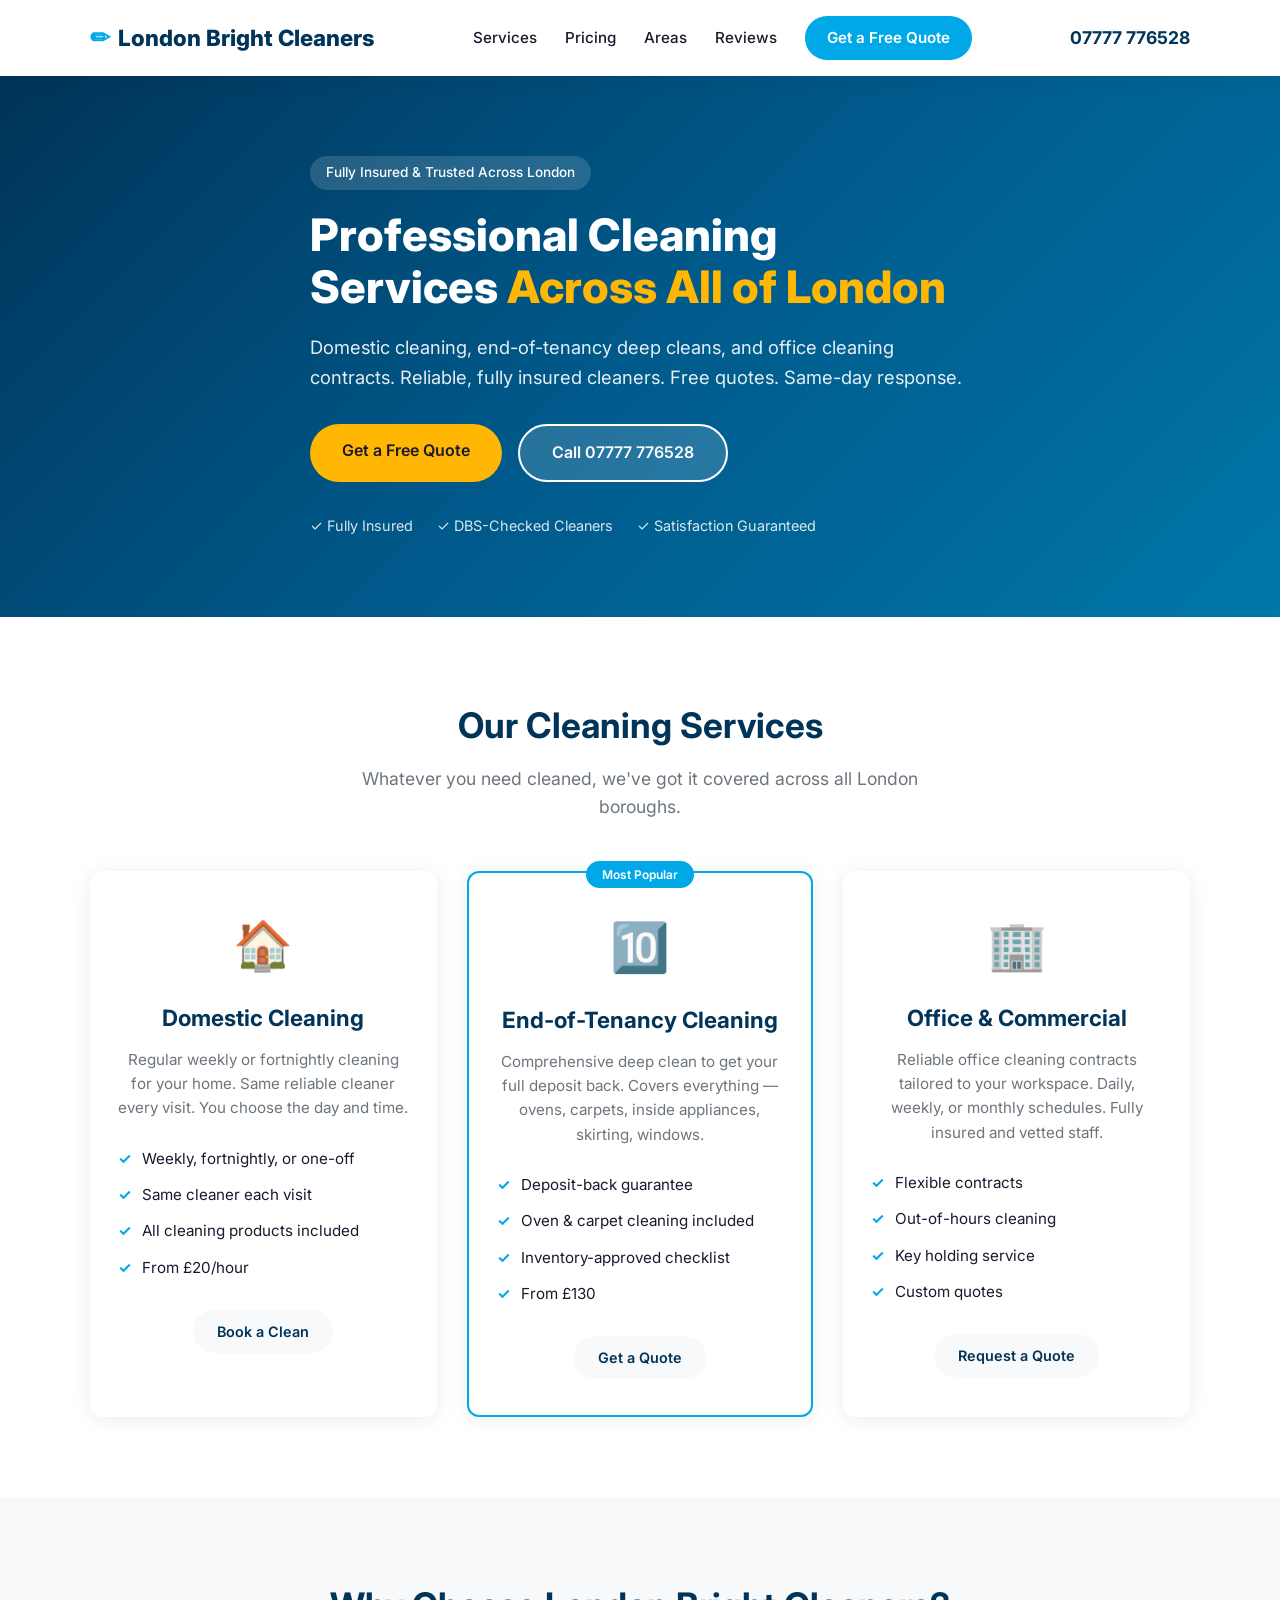
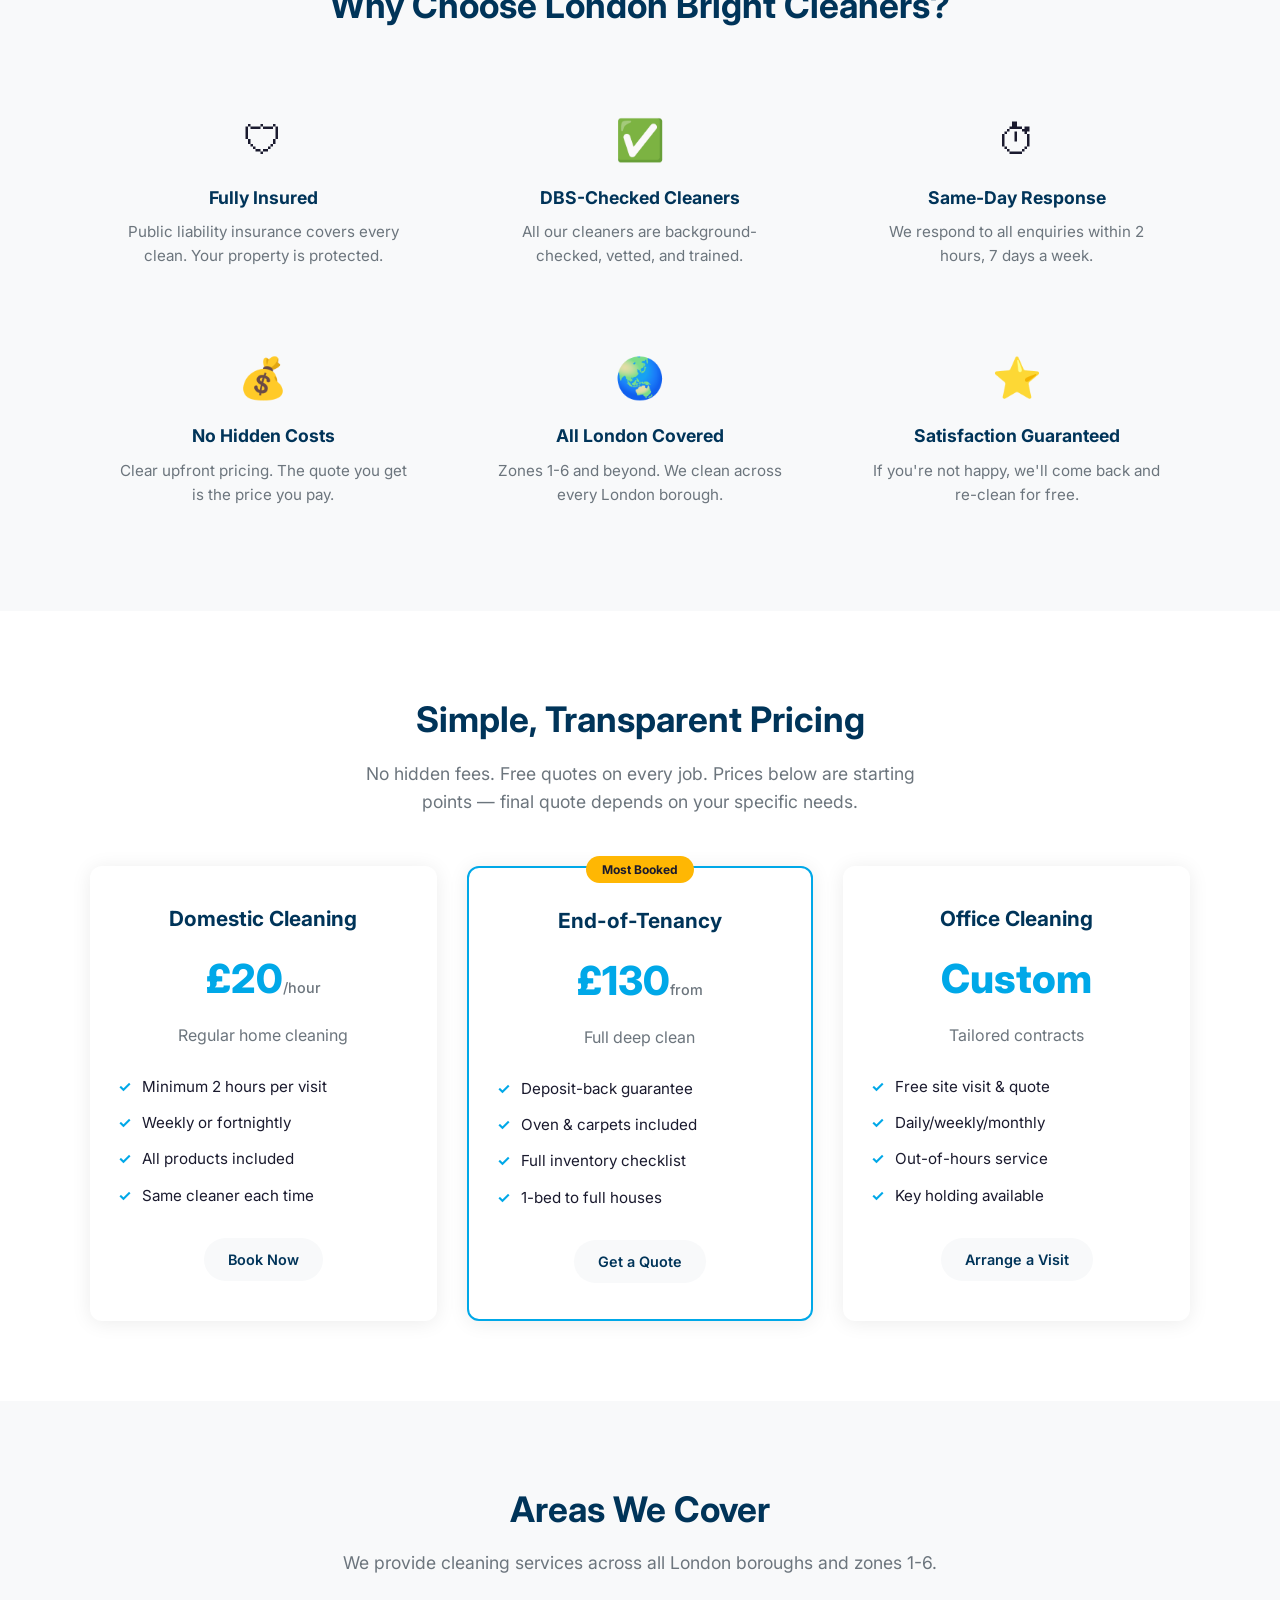
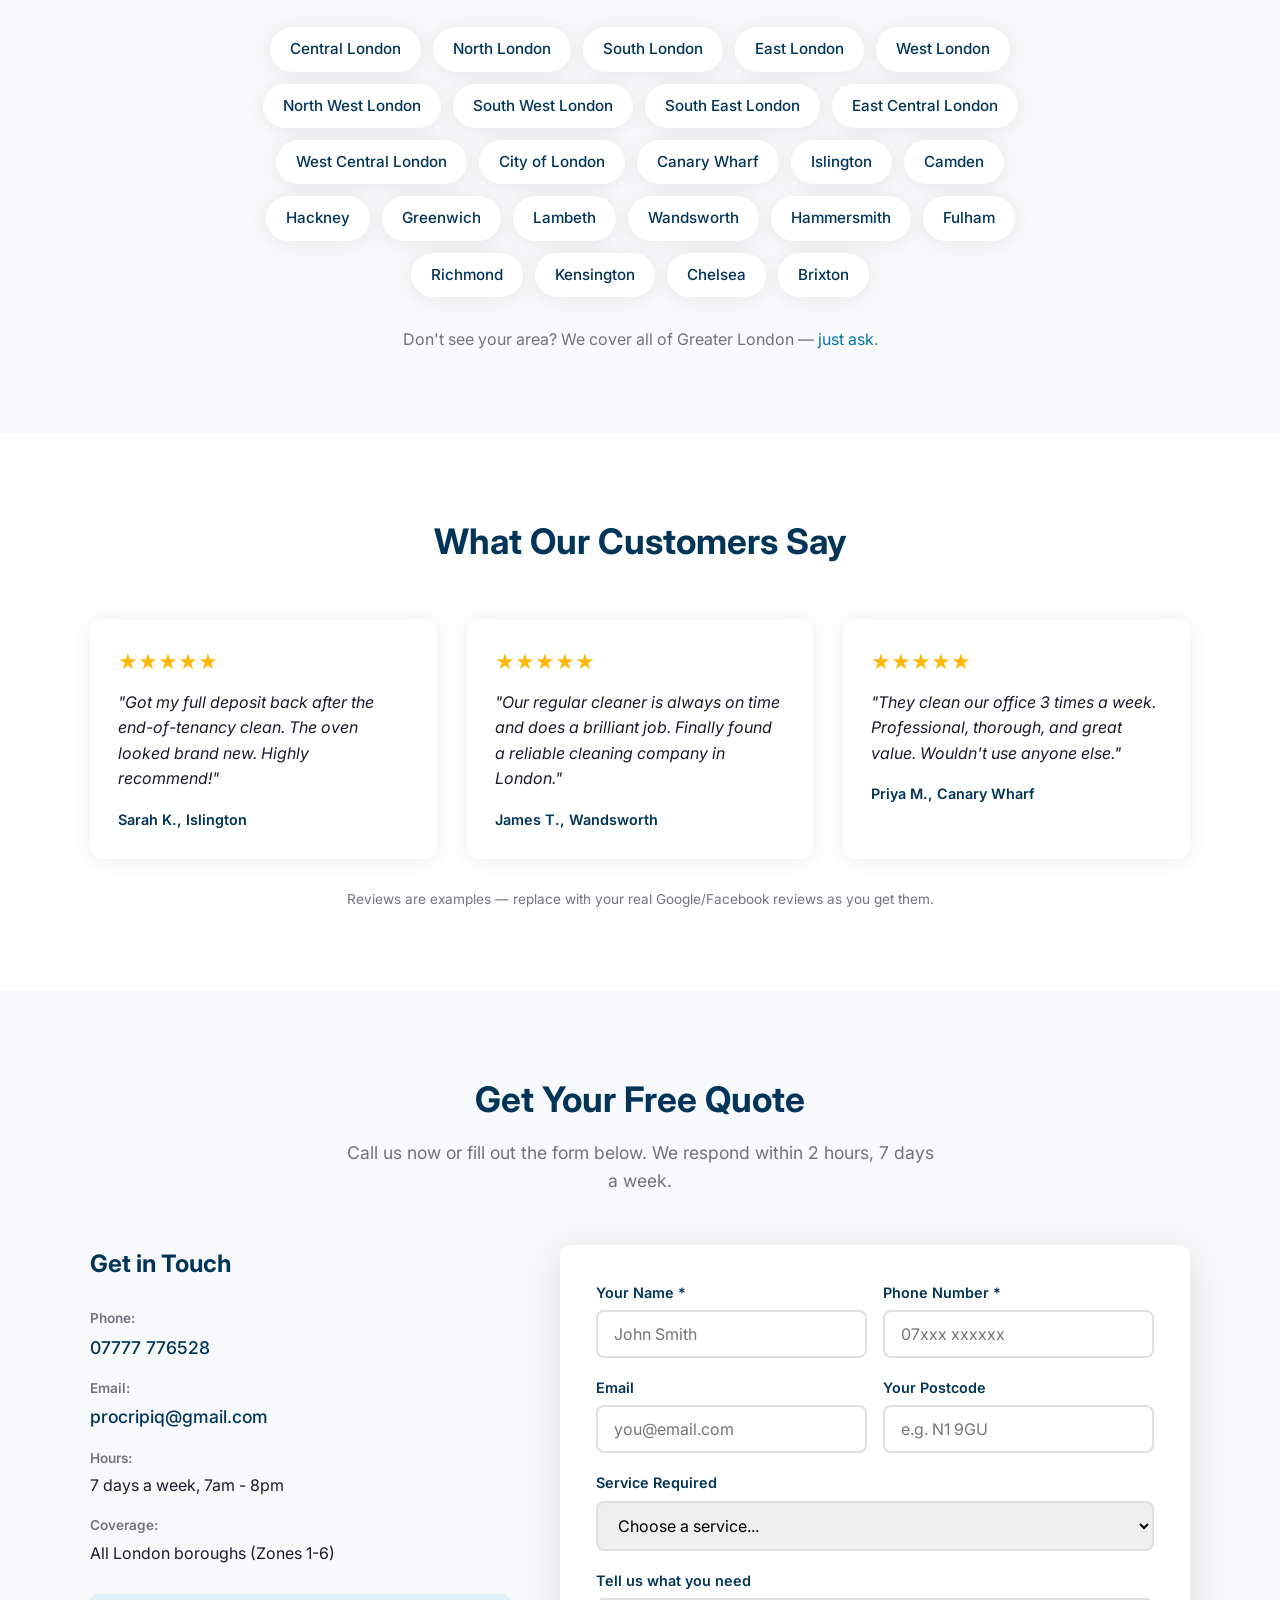
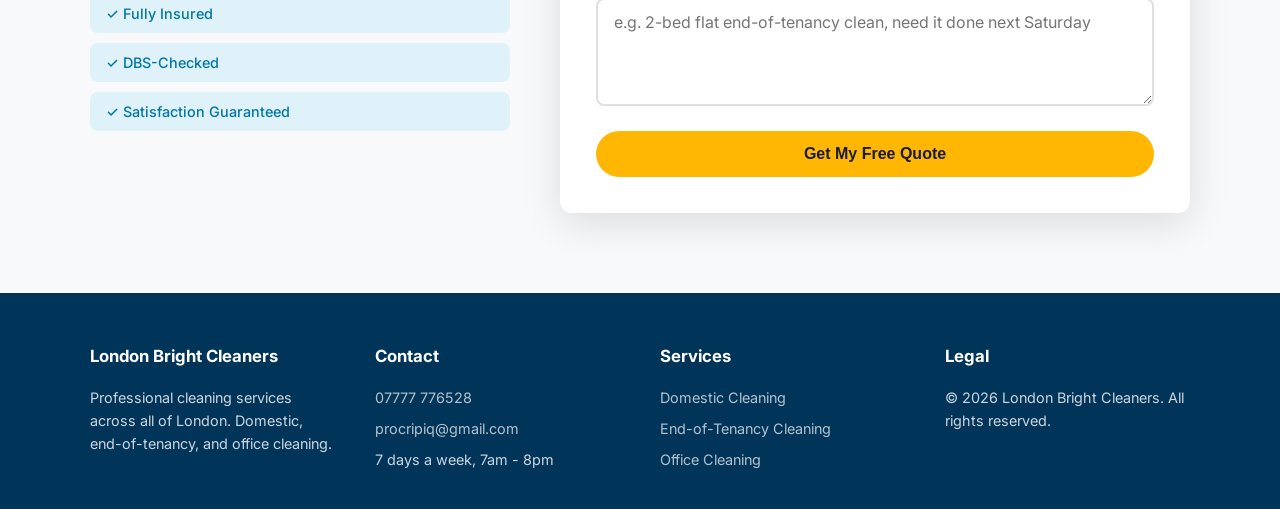
==== index.html @ 8777f179 "Initial website for London Bright Cleaners Static website hosted on GitHub Pages. Contact form via F" ====
<!DOCTYPE html>
<html lang="en-GB">
<head>
    <meta charset="UTF-8">
    <meta name="viewport" content="width=device-width, initial-scale=1.0">
    <title>London Bright Cleaners | Domestic, End-of-Tenancy & Office Cleaning in London</title>
    <meta name="description" content="Professional cleaning company covering all of London. Domestic cleaning from £20/hr, end-of-tenancy deep cleans from £130, office cleaning contracts. Fully insured. Free quotes.">
    <meta name="keywords" content="cleaning company London, domestic cleaning London, end of tenancy cleaning London, office cleaning London, cleaners London">
    <meta name="robots" content="index, follow">

    <!-- Open Graph for social sharing -->
    <meta property="og:title" content="London Bright Cleaners | Professional Cleaning in London">
    <meta property="og:description" content="Domestic, end-of-tenancy & office cleaning across all of London. Fully insured. Free quotes. Call 07777 776528.">
    <meta property="og:type" content="website">
    <meta property="og:url" content="https://londonbrightcleaners.com">

    <!-- Schema.org structured data for local business -->
    <script type="application/ld+json">
    {
        "@context": "https://schema.org",
        "@type": "CleaningService",
        "name": "London Bright Cleaners",
        "telephone": "+447777776528",
        "email": "procripiq@gmail.com",
        "areaServed": "London",
        "address": {
            "@type": "PostalAddress",
            "addressRegion": "London",
            "addressCountry": "GB"
        },
        "priceRange": "££",
        "openingHours": "Mo-Su 07:00-20:00",
        "url": "https://londonbrightcleaners.com"
    }
    </script>

    <link rel="preconnect" href="https://fonts.googleapis.com">
    <link rel="preconnect" href="https://fonts.gstatic.com" crossorigin>
    <link href="https://fonts.googleapis.com/css2?family=Inter:wght@400;500;600;700;800&display=swap" rel="stylesheet">
    <link rel="stylesheet" href="css/style.css">
</head>
<body>

<!-- Header / Nav -->
<header class="header">
    <div class="container header-inner">
        <a href="/" class="logo">
            <span class="logo-icon">&#9999;</span>
            London Bright Cleaners
        </a>
        <nav class="nav">
            <a href="#services">Services</a>
            <a href="#pricing">Pricing</a>
            <a href="#areas">Areas</a>
            <a href="#reviews">Reviews</a>
            <a href="#contact" class="nav-cta">Get a Free Quote</a>
        </nav>
        <a href="tel:07777776528" class="header-phone">07777 776528</a>
        <button class="menu-toggle" onclick="document.querySelector('.nav').classList.toggle('open')" aria-label="Menu">&#9776;</button>
    </div>
</header>

<!-- Hero -->
<section class="hero">
    <div class="container hero-inner">
        <div class="hero-text">
            <span class="badge">Fully Insured & Trusted Across London</span>
            <h1>Professional Cleaning Services <span class="highlight">Across All of London</span></h1>
            <p>Domestic cleaning, end-of-tenancy deep cleans, and office cleaning contracts. Reliable, fully insured cleaners. Free quotes. Same-day response.</p>
            <div class="hero-cta">
                <a href="#contact" class="btn btn-primary">Get a Free Quote</a>
                <a href="tel:07777776528" class="btn btn-secondary">Call 07777 776528</a>
            </div>
            <div class="hero-trust">
                <span>&#10003; Fully Insured</span>
                <span>&#10003; DBS-Checked Cleaners</span>
                <span>&#10003; Satisfaction Guaranteed</span>
            </div>
        </div>
    </div>
</section>

<!-- Services -->
<section id="services" class="section">
    <div class="container">
        <div class="section-header">
            <h2>Our Cleaning Services</h2>
            <p>Whatever you need cleaned, we've got it covered across all London boroughs.</p>
        </div>
        <div class="services-grid">
            <div class="service-card">
                <div class="service-icon">&#127968;</div>
                <h3>Domestic Cleaning</h3>
                <p>Regular weekly or fortnightly cleaning for your home. Same reliable cleaner every visit. You choose the day and time.</p>
                <ul>
                    <li>Weekly, fortnightly, or one-off</li>
                    <li>Same cleaner each visit</li>
                    <li>All cleaning products included</li>
                    <li>From £20/hour</li>
                </ul>
                <a href="#contact" class="btn btn-small">Book a Clean</a>
            </div>
            <div class="service-card service-card-featured">
                <div class="service-icon">&#128287;</div>
                <h3>End-of-Tenancy Cleaning</h3>
                <p>Comprehensive deep clean to get your full deposit back. Covers everything — ovens, carpets, inside appliances, skirting, windows.</p>
                <ul>
                    <li>Deposit-back guarantee</li>
                    <li>Oven & carpet cleaning included</li>
                    <li>Inventory-approved checklist</li>
                    <li>From £130</li>
                </ul>
                <a href="#contact" class="btn btn-small btn-primary">Get a Quote</a>
            </div>
            <div class="service-card">
                <div class="service-icon">&#127970;</div>
                <h3>Office & Commercial</h3>
                <p>Reliable office cleaning contracts tailored to your workspace. Daily, weekly, or monthly schedules. Fully insured and vetted staff.</p>
                <ul>
                    <li>Flexible contracts</li>
                    <li>Out-of-hours cleaning</li>
                    <li>Key holding service</li>
                    <li>Custom quotes</li>
                </ul>
                <a href="#contact" class="btn btn-small">Request a Quote</a>
            </div>
        </div>
    </div>
</section>

<!-- Why Choose Us -->
<section class="section section-alt">
    <div class="container">
        <div class="section-header">
            <h2>Why Choose London Bright Cleaners?</h2>
        </div>
        <div class="features-grid">
            <div class="feature">
                <div class="feature-icon">&#128737;</div>
                <h4>Fully Insured</h4>
                <p>Public liability insurance covers every clean. Your property is protected.</p>
            </div>
            <div class="feature">
                <div class="feature-icon">&#9989;</div>
                <h4>DBS-Checked Cleaners</h4>
                <p>All our cleaners are background-checked, vetted, and trained.</p>
            </div>
            <div class="feature">
                <div class="feature-icon">&#9201;</div>
                <h4>Same-Day Response</h4>
                <p>We respond to all enquiries within 2 hours, 7 days a week.</p>
            </div>
            <div class="feature">
                <div class="feature-icon">&#128176;</div>
                <h4>No Hidden Costs</h4>
                <p>Clear upfront pricing. The quote you get is the price you pay.</p>
            </div>
            <div class="feature">
                <div class="feature-icon">&#127759;</div>
                <h4>All London Covered</h4>
                <p>Zones 1-6 and beyond. We clean across every London borough.</p>
            </div>
            <div class="feature">
                <div class="feature-icon">&#11088;</div>
                <h4>Satisfaction Guaranteed</h4>
                <p>If you're not happy, we'll come back and re-clean for free.</p>
            </div>
        </div>
    </div>
</section>

<!-- Pricing -->
<section id="pricing" class="section">
    <div class="container">
        <div class="section-header">
            <h2>Simple, Transparent Pricing</h2>
            <p>No hidden fees. Free quotes on every job. Prices below are starting points — final quote depends on your specific needs.</p>
        </div>
        <div class="pricing-grid">
            <div class="pricing-card">
                <h3>Domestic Cleaning</h3>
                <div class="price">£20<span>/hour</span></div>
                <p>Regular home cleaning</p>
                <ul>
                    <li>Minimum 2 hours per visit</li>
                    <li>Weekly or fortnightly</li>
                    <li>All products included</li>
                    <li>Same cleaner each time</li>
                </ul>
                <a href="#contact" class="btn btn-small">Book Now</a>
            </div>
            <div class="pricing-card pricing-card-featured">
                <div class="pricing-badge">Most Booked</div>
                <h3>End-of-Tenancy</h3>
                <div class="price">£130<span>from</span></div>
                <p>Full deep clean</p>
                <ul>
                    <li>Deposit-back guarantee</li>
                    <li>Oven & carpets included</li>
                    <li>Full inventory checklist</li>
                    <li>1-bed to full houses</li>
                </ul>
                <a href="#contact" class="btn btn-small btn-primary">Get a Quote</a>
            </div>
            <div class="pricing-card">
                <h3>Office Cleaning</h3>
                <div class="price">Custom</div>
                <p>Tailored contracts</p>
                <ul>
                    <li>Free site visit & quote</li>
                    <li>Daily/weekly/monthly</li>
                    <li>Out-of-hours service</li>
                    <li>Key holding available</li>
                </ul>
                <a href="#contact" class="btn btn-small">Arrange a Visit</a>
            </div>
        </div>
    </div>
</section>

<!-- Areas -->
<section id="areas" class="section section-alt">
    <div class="container">
        <div class="section-header">
            <h2>Areas We Cover</h2>
            <p>We provide cleaning services across all London boroughs and zones 1-6.</p>
        </div>
        <div class="areas-grid">
            <span>Central London</span><span>North London</span><span>South London</span>
            <span>East London</span><span>West London</span><span>North West London</span>
            <span>South West London</span><span>South East London</span><span>East Central London</span>
            <span>West Central London</span><span>City of London</span><span>Canary Wharf</span>
            <span>Islington</span><span>Camden</span><span>Hackney</span>
            <span>Greenwich</span><span>Lambeth</span><span>Wandsworth</span>
            <span>Hammersmith</span><span>Fulham</span><span>Richmond</span>
            <span>Kensington</span><span>Chelsea</span><span>Brixton</span>
        </div>
        <p class="areas-note">Don't see your area? We cover all of Greater London — <a href="#contact">just ask</a>.</p>
    </div>
</section>

<!-- Reviews -->
<section id="reviews" class="section">
    <div class="container">
        <div class="section-header">
            <h2>What Our Customers Say</h2>
        </div>
        <div class="reviews-grid">
            <div class="review-card">
                <div class="stars">&#9733;&#9733;&#9733;&#9733;&#9733;</div>
                <p>"Got my full deposit back after the end-of-tenancy clean. The oven looked brand new. Highly recommend!"</p>
                <div class="review-author">Sarah K., Islington</div>
            </div>
            <div class="review-card">
                <div class="stars">&#9733;&#9733;&#9733;&#9733;&#9733;</div>
                <p>"Our regular cleaner is always on time and does a brilliant job. Finally found a reliable cleaning company in London."</p>
                <div class="review-author">James T., Wandsworth</div>
            </div>
            <div class="review-card">
                <div class="stars">&#9733;&#9733;&#9733;&#9733;&#9733;</div>
                <p>"They clean our office 3 times a week. Professional, thorough, and great value. Wouldn't use anyone else."</p>
                <div class="review-author">Priya M., Canary Wharf</div>
            </div>
        </div>
        <p class="reviews-note">Reviews are examples — replace with your real Google/Facebook reviews as you get them.</p>
    </div>
</section>

<!-- Contact -->
<section id="contact" class="section section-alt">
    <div class="container">
        <div class="section-header">
            <h2>Get Your Free Quote</h2>
            <p>Call us now or fill out the form below. We respond within 2 hours, 7 days a week.</p>
        </div>
        <div class="contact-grid">
            <div class="contact-info">
                <h3>Get in Touch</h3>
                <div class="contact-item">
                    <span class="contact-label">Phone:</span>
                    <a href="tel:07777776528">07777 776528</a>
                </div>
                <div class="contact-item">
                    <span class="contact-label">Email:</span>
                    <a href="mailto:procripiq@gmail.com">procripiq@gmail.com</a>
                </div>
                <div class="contact-item">
                    <span class="contact-label">Hours:</span>
                    <span>7 days a week, 7am - 8pm</span>
                </div>
                <div class="contact-item">
                    <span class="contact-label">Coverage:</span>
                    <span>All London boroughs (Zones 1-6)</span>
                </div>
                <div class="contact-badges">
                    <span class="badge-small">&#10003; Fully Insured</span>
                    <span class="badge-small">&#10003; DBS-Checked</span>
                    <span class="badge-small">&#10003; Satisfaction Guaranteed</span>
                </div>
            </div>
            <div class="contact-form-wrap">
                <!-- Formsubmit.co - free, no signup, sends to your email -->
                <!-- First submission triggers a one-time confirmation email -->
                <form id="contact-form" class="contact-form"
                      action="https://formsubmit.co/procripiq@gmail.com"
                      method="POST">
                    <!-- Formsubmit configuration -->
                    <input type="hidden" name="_subject" value="New lead from London Bright Cleaners website">
                    <input type="hidden" name="_template" value="table">
                    <input type="hidden" name="_captcha" value="false">
                    <input type="hidden" name="_next" value="https://londonbrightcleaners.com/thankyou.html">
                    <input type="text" name="_honey" style="display:none">
                    <input type="hidden" name="source" value="website">
                    <div class="form-row">
                        <div class="form-group">
                            <label for="name">Your Name *</label>
                            <input type="text" id="name" name="name" required placeholder="John Smith">
                        </div>
                        <div class="form-group">
                            <label for="phone">Phone Number *</label>
                            <input type="tel" id="phone" name="phone" required placeholder="07xxx xxxxxx">
                        </div>
                    </div>
                    <div class="form-row">
                        <div class="form-group">
                            <label for="email">Email</label>
                            <input type="email" id="email" name="email" placeholder="you@email.com">
                        </div>
                        <div class="form-group">
                            <label for="postcode">Your Postcode</label>
                            <input type="text" id="postcode" name="postcode" placeholder="e.g. N1 9GU">
                        </div>
                    </div>
                    <div class="form-group">
                        <label for="service">Service Required</label>
                        <select id="service" name="service">
                            <option value="">Choose a service...</option>
                            <option value="domestic">Domestic Cleaning</option>
                            <option value="end-of-tenancy">End-of-Tenancy Clean</option>
                            <option value="office">Office / Commercial</option>
                            <option value="deep-clean">Deep Clean / One-off</option>
                            <option value="other">Other</option>
                        </select>
                    </div>
                    <div class="form-group">
                        <label for="message">Tell us what you need</label>
                        <textarea id="message" name="message" rows="4" placeholder="e.g. 2-bed flat end-of-tenancy clean, need it done next Saturday"></textarea>
                    </div>
                    <button type="submit" class="btn btn-primary btn-full">Get My Free Quote</button>
                    <div id="form-message" class="form-message"></div>
                </form>
            </div>
        </div>
    </div>
</section>

<!-- Footer -->
<footer class="footer">
    <div class="container footer-inner">
        <div class="footer-col">
            <h4>London Bright Cleaners</h4>
            <p>Professional cleaning services across all of London. Domestic, end-of-tenancy, and office cleaning.</p>
        </div>
        <div class="footer-col">
            <h4>Contact</h4>
            <p><a href="tel:07777776528">07777 776528</a></p>
            <p><a href="mailto:procripiq@gmail.com">procripiq@gmail.com</a></p>
            <p>7 days a week, 7am - 8pm</p>
        </div>
        <div class="footer-col">
            <h4>Services</h4>
            <p><a href="#services">Domestic Cleaning</a></p>
            <p><a href="#services">End-of-Tenancy Cleaning</a></p>
            <p><a href="#services">Office Cleaning</a></p>
        </div>
        <div class="footer-col">
            <h4>Legal</h4>
            <!-- Add your Ltd company details here for Companies Act compliance -->
            <!-- <p>Trading as: [Your Ltd Company Name]</p> -->
            <!-- <p>Company No: [Companies House Number]</p> -->
            <p>&copy; 2026 London Bright Cleaners. All rights reserved.</p>
        </div>
    </div>
</footer>

<script src="js/main.js"></script>
</body>
</html>
---- css/style.css ----
/* London Bright Cleaners - Stylesheet */

/* --- Reset & Base --- */
* {
    margin: 0;
    padding: 0;
    box-sizing: border-box;
}

:root {
    --primary: #00a8e8;
    --primary-dark: #0077a8;
    --secondary: #003459;
    --accent: #ffb703;
    --dark: #1a1a2e;
    --grey: #6c757d;
    --light: #f8f9fa;
    --white: #ffffff;
    --success: #28a745;
    --error: #dc3545;
    --shadow: 0 2px 20px rgba(0, 0, 0, 0.08);
    --shadow-lg: 0 10px 40px rgba(0, 0, 0, 0.12);
    --radius: 12px;
}

body {
    font-family: 'Inter', -apple-system, BlinkMacSystemFont, 'Segoe UI', sans-serif;
    color: var(--dark);
    line-height: 1.6;
    background: var(--white);
}

.container {
    max-width: 1140px;
    margin: 0 auto;
    padding: 0 20px;
}

a {
    color: var(--primary-dark);
    text-decoration: none;
    transition: color 0.2s;
}

a:hover {
    color: var(--primary);
}

/* --- Header --- */
.header {
    background: var(--white);
    box-shadow: var(--shadow);
    position: sticky;
    top: 0;
    z-index: 100;
}

.header-inner {
    display: flex;
    align-items: center;
    justify-content: space-between;
    padding: 16px 20px;
    gap: 20px;
}

.logo {
    font-size: 1.4rem;
    font-weight: 800;
    color: var(--secondary);
    display: flex;
    align-items: center;
    gap: 8px;
    white-space: nowrap;
}

.logo-icon {
    color: var(--primary);
    font-size: 1.5rem;
}

.nav {
    display: flex;
    gap: 28px;
    align-items: center;
}

.nav a {
    color: var(--dark);
    font-weight: 500;
    font-size: 0.95rem;
}

.nav a:hover {
    color: var(--primary);
}

.nav-cta {
    background: var(--primary);
    color: var(--white) !important;
    padding: 10px 22px;
    border-radius: 30px;
    font-weight: 600 !important;
    transition: background 0.2s;
}

.nav-cta:hover {
    background: var(--primary-dark);
}

.header-phone {
    font-weight: 700;
    font-size: 1.1rem;
    color: var(--secondary);
    white-space: nowrap;
}

.menu-toggle {
    display: none;
    background: none;
    border: none;
    font-size: 1.5rem;
    cursor: pointer;
    color: var(--secondary);
}

/* --- Hero --- */
.hero {
    background: linear-gradient(135deg, var(--secondary) 0%, #005a8b 50%, var(--primary-dark) 100%);
    color: var(--white);
    padding: 80px 0;
    position: relative;
    overflow: hidden;
}

.hero-inner {
    max-width: 700px;
}

.badge {
    display: inline-block;
    background: rgba(255, 255, 255, 0.15);
    padding: 6px 16px;
    border-radius: 20px;
    font-size: 0.85rem;
    font-weight: 500;
    margin-bottom: 20px;
    backdrop-filter: blur(10px);
}

.hero h1 {
    font-size: 2.8rem;
    font-weight: 800;
    line-height: 1.15;
    margin-bottom: 20px;
}

.highlight {
    color: var(--accent);
}

.hero p {
    font-size: 1.15rem;
    opacity: 0.9;
    margin-bottom: 32px;
}

.hero-cta {
    display: flex;
    gap: 16px;
    margin-bottom: 32px;
    flex-wrap: wrap;
}

.hero-trust {
    display: flex;
    gap: 24px;
    flex-wrap: wrap;
    font-size: 0.9rem;
    opacity: 0.85;
}

.hero-trust span::before {
    content: "";
}

/* --- Buttons --- */
.btn {
    display: inline-block;
    padding: 14px 32px;
    border-radius: 30px;
    font-weight: 600;
    font-size: 1rem;
    cursor: pointer;
    border: none;
    transition: all 0.2s;
    text-align: center;
}

.btn-primary {
    background: var(--accent);
    color: var(--dark);
}

.btn-primary:hover {
    background: #ffa500;
    color: var(--dark);
}

.btn-secondary {
    background: rgba(255, 255, 255, 0.15);
    color: var(--white);
    border: 2px solid var(--white);
}

.btn-secondary:hover {
    background: var(--white);
    color: var(--secondary);
}

.btn-small {
    padding: 10px 24px;
    font-size: 0.9rem;
    background: var(--light);
    color: var(--secondary);
}

.btn-small:hover {
    background: var(--secondary);
    color: var(--white);
}

.btn-full {
    width: 100%;
}

/* --- Sections --- */
.section {
    padding: 80px 0;
}

.section-alt {
    background: var(--light);
}

.section-header {
    text-align: center;
    margin-bottom: 50px;
}

.section-header h2 {
    font-size: 2.2rem;
    font-weight: 700;
    color: var(--secondary);
    margin-bottom: 12px;
}

.section-header p {
    font-size: 1.1rem;
    color: var(--grey);
    max-width: 600px;
    margin: 0 auto;
}

/* --- Services --- */
.services-grid {
    display: grid;
    grid-template-columns: repeat(3, 1fr);
    gap: 30px;
}

.service-card {
    background: var(--white);
    padding: 36px 28px;
    border-radius: var(--radius);
    box-shadow: var(--shadow);
    text-align: center;
    transition: transform 0.2s, box-shadow 0.2s;
}

.service-card:hover {
    transform: translateY(-4px);
    box-shadow: var(--shadow-lg);
}

.service-card-featured {
    border: 2px solid var(--primary);
    position: relative;
}

.service-card-featured::before {
    content: "Most Popular";
    position: absolute;
    top: -12px;
    left: 50%;
    transform: translateX(-50%);
    background: var(--primary);
    color: var(--white);
    padding: 4px 16px;
    border-radius: 20px;
    font-size: 0.75rem;
    font-weight: 600;
}

.service-icon {
    font-size: 3rem;
    margin-bottom: 16px;
}

.service-card h3 {
    font-size: 1.4rem;
    color: var(--secondary);
    margin-bottom: 12px;
}

.service-card p {
    color: var(--grey);
    margin-bottom: 20px;
    font-size: 0.95rem;
}

.service-card ul {
    list-style: none;
    text-align: left;
    margin-bottom: 24px;
}

.service-card ul li {
    padding: 6px 0;
    padding-left: 24px;
    position: relative;
    font-size: 0.95rem;
}

.service-card ul li::before {
    content: "\2713";
    color: var(--primary);
    position: absolute;
    left: 0;
    font-weight: 700;
}

/* --- Features --- */
.features-grid {
    display: grid;
    grid-template-columns: repeat(3, 1fr);
    gap: 30px;
}

.feature {
    text-align: center;
    padding: 24px;
}

.feature-icon {
    font-size: 2.5rem;
    margin-bottom: 12px;
}

.feature h4 {
    font-size: 1.1rem;
    color: var(--secondary);
    margin-bottom: 8px;
}

.feature p {
    color: var(--grey);
    font-size: 0.95rem;
}

/* --- Pricing --- */
.pricing-grid {
    display: grid;
    grid-template-columns: repeat(3, 1fr);
    gap: 30px;
}

.pricing-card {
    background: var(--white);
    padding: 36px 28px;
    border-radius: var(--radius);
    box-shadow: var(--shadow);
    text-align: center;
    position: relative;
}

.pricing-card-featured {
    border: 2px solid var(--primary);
}

.pricing-badge {
    position: absolute;
    top: -12px;
    left: 50%;
    transform: translateX(-50%);
    background: var(--accent);
    color: var(--dark);
    padding: 4px 16px;
    border-radius: 20px;
    font-size: 0.75rem;
    font-weight: 700;
}

.pricing-card h3 {
    font-size: 1.3rem;
    color: var(--secondary);
    margin-bottom: 8px;
}

.price {
    font-size: 2.5rem;
    font-weight: 800;
    color: var(--primary);
    margin: 12px 0;
}

.price span {
    font-size: 0.9rem;
    font-weight: 500;
    color: var(--grey);
}

.pricing-card > p {
    color: var(--grey);
    margin-bottom: 20px;
}

.pricing-card ul {
    list-style: none;
    text-align: left;
    margin-bottom: 24px;
}

.pricing-card ul li {
    padding: 6px 0;
    padding-left: 24px;
    position: relative;
    font-size: 0.95rem;
}

.pricing-card ul li::before {
    content: "\2713";
    color: var(--primary);
    position: absolute;
    left: 0;
    font-weight: 700;
}

/* --- Areas --- */
.areas-grid {
    display: flex;
    flex-wrap: wrap;
    gap: 12px;
    justify-content: center;
    max-width: 800px;
    margin: 0 auto;
}

.areas-grid span {
    background: var(--white);
    padding: 10px 20px;
    border-radius: 30px;
    font-size: 0.95rem;
    color: var(--secondary);
    box-shadow: var(--shadow);
    font-weight: 500;
}

.areas-note {
    text-align: center;
    margin-top: 30px;
    color: var(--grey);
}

/* --- Reviews --- */
.reviews-grid {
    display: grid;
    grid-template-columns: repeat(3, 1fr);
    gap: 30px;
}

.review-card {
    background: var(--white);
    padding: 28px;
    border-radius: var(--radius);
    box-shadow: var(--shadow);
}

.stars {
    color: var(--accent);
    font-size: 1.2rem;
    margin-bottom: 12px;
}

.review-card p {
    font-style: italic;
    color: var(--dark);
    margin-bottom: 16px;
}

.review-author {
    font-weight: 600;
    color: var(--secondary);
    font-size: 0.9rem;
}

.reviews-note {
    text-align: center;
    margin-top: 30px;
    color: var(--grey);
    font-size: 0.85rem;
}

/* --- Contact --- */
.contact-grid {
    display: grid;
    grid-template-columns: 1fr 1.5fr;
    gap: 50px;
    align-items: start;
}

.contact-info h3 {
    font-size: 1.5rem;
    color: var(--secondary);
    margin-bottom: 24px;
}

.contact-item {
    margin-bottom: 16px;
}

.contact-label {
    display: block;
    font-weight: 600;
    color: var(--grey);
    font-size: 0.85rem;
    margin-bottom: 4px;
}

.contact-item a {
    font-size: 1.1rem;
    color: var(--secondary);
    font-weight: 500;
}

.contact-badges {
    margin-top: 28px;
    display: flex;
    flex-direction: column;
    gap: 10px;
}

.badge-small {
    background: rgba(0, 168, 232, 0.1);
    color: var(--primary-dark);
    padding: 8px 16px;
    border-radius: 8px;
    font-size: 0.9rem;
    font-weight: 500;
}

.contact-form-wrap {
    background: var(--white);
    padding: 36px;
    border-radius: var(--radius);
    box-shadow: var(--shadow-lg);
}

.form-row {
    display: grid;
    grid-template-columns: 1fr 1fr;
    gap: 16px;
}

.form-group {
    margin-bottom: 18px;
}

.form-group label {
    display: block;
    font-weight: 600;
    color: var(--secondary);
    margin-bottom: 6px;
    font-size: 0.9rem;
}

.form-group input,
.form-group select,
.form-group textarea {
    width: 100%;
    padding: 12px 16px;
    border: 2px solid #e0e0e0;
    border-radius: 8px;
    font-size: 1rem;
    font-family: inherit;
    transition: border 0.2s;
}

.form-group input:focus,
.form-group select:focus,
.form-group textarea:focus {
    outline: none;
    border-color: var(--primary);
}

.form-message {
    margin-top: 16px;
    padding: 12px;
    border-radius: 8px;
    text-align: center;
    font-weight: 500;
    display: none;
}

.form-message.success {
    display: block;
    background: rgba(40, 167, 69, 0.1);
    color: var(--success);
}

.form-message.error {
    display: block;
    background: rgba(220, 53, 69, 0.1);
    color: var(--error);
}

/* --- Footer --- */
.footer {
    background: var(--secondary);
    color: rgba(255, 255, 255, 0.8);
    padding: 50px 0 30px;
}

.footer-inner {
    display: grid;
    grid-template-columns: repeat(4, 1fr);
    gap: 40px;
}

.footer-col h4 {
    color: var(--white);
    margin-bottom: 16px;
    font-size: 1.05rem;
}

.footer-col p {
    margin-bottom: 8px;
    font-size: 0.9rem;
}

.footer-col a {
    color: rgba(255, 255, 255, 0.7);
}

.footer-col a:hover {
    color: var(--accent);
}

/* --- Responsive --- */
@media (max-width: 900px) {
    .services-grid,
    .features-grid,
    .pricing-grid,
    .reviews-grid {
        grid-template-columns: 1fr;
        max-width: 500px;
        margin: 0 auto;
    }

    .contact-grid {
        grid-template-columns: 1fr;
    }

    .footer-inner {
        grid-template-columns: repeat(2, 1fr);
    }

    .hero h1 {
        font-size: 2.2rem;
    }
}

@media (max-width: 700px) {
    .nav {
        display: none;
        position: absolute;
        top: 100%;
        left: 0;
        right: 0;
        background: var(--white);
        flex-direction: column;
        padding: 20px;
        box-shadow: var(--shadow-lg);
    }

    .nav.open {
        display: flex;
    }

    .nav a {
        padding: 10px 0;
        width: 100%;
        text-align: center;
    }

    .nav-cta {
        margin: 8px auto;
    }

    .header-phone {
        display: none;
    }

    .menu-toggle {
        display: block;
    }

    .hero h1 {
        font-size: 1.8rem;
    }

    .hero p {
        font-size: 1rem;
    }

    .hero-cta {
        flex-direction: column;
    }

    .hero-cta .btn {
        width: 100%;
    }

    .form-row {
        grid-template-columns: 1fr;
    }

    .footer-inner {
        grid-template-columns: 1fr;
    }

    .section {
        padding: 50px 0;
    }

    .section-header h2 {
        font-size: 1.7rem;
    }

    .contact-form-wrap {
        padding: 24px;
    }
}
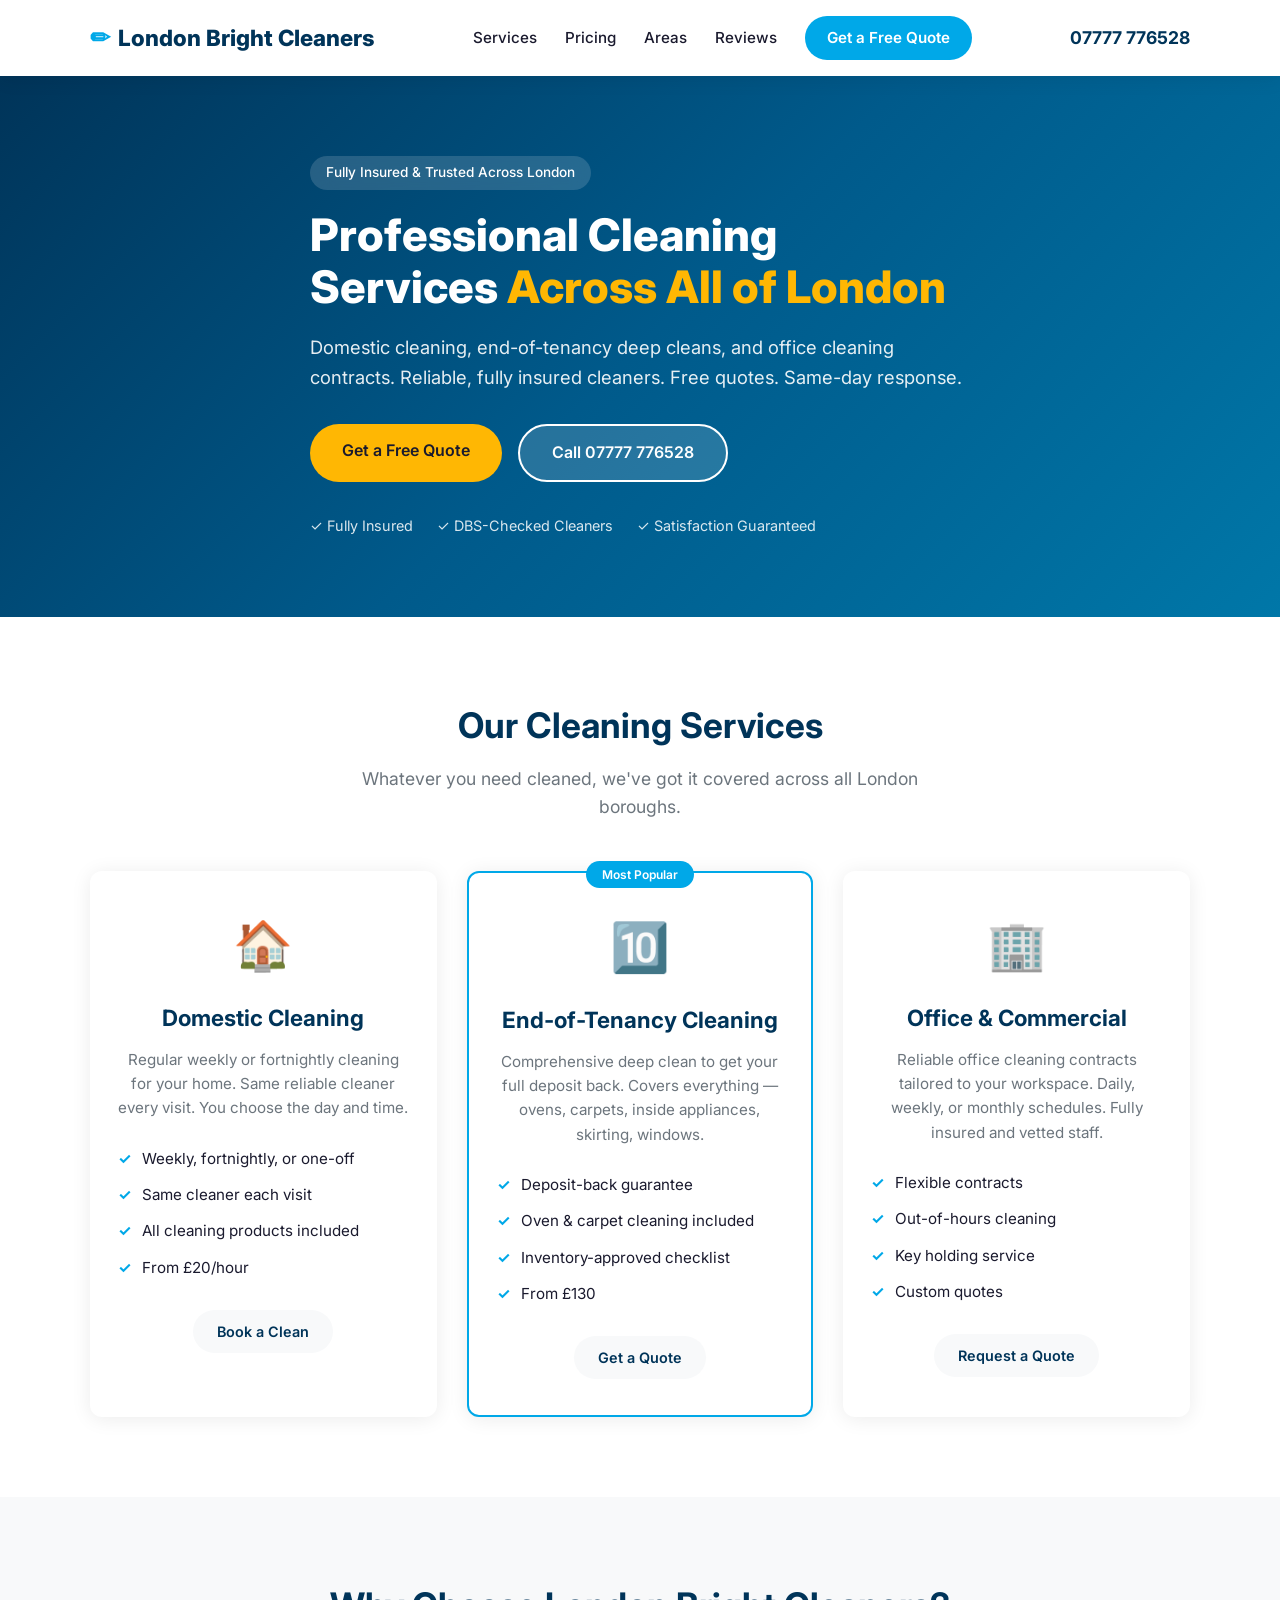
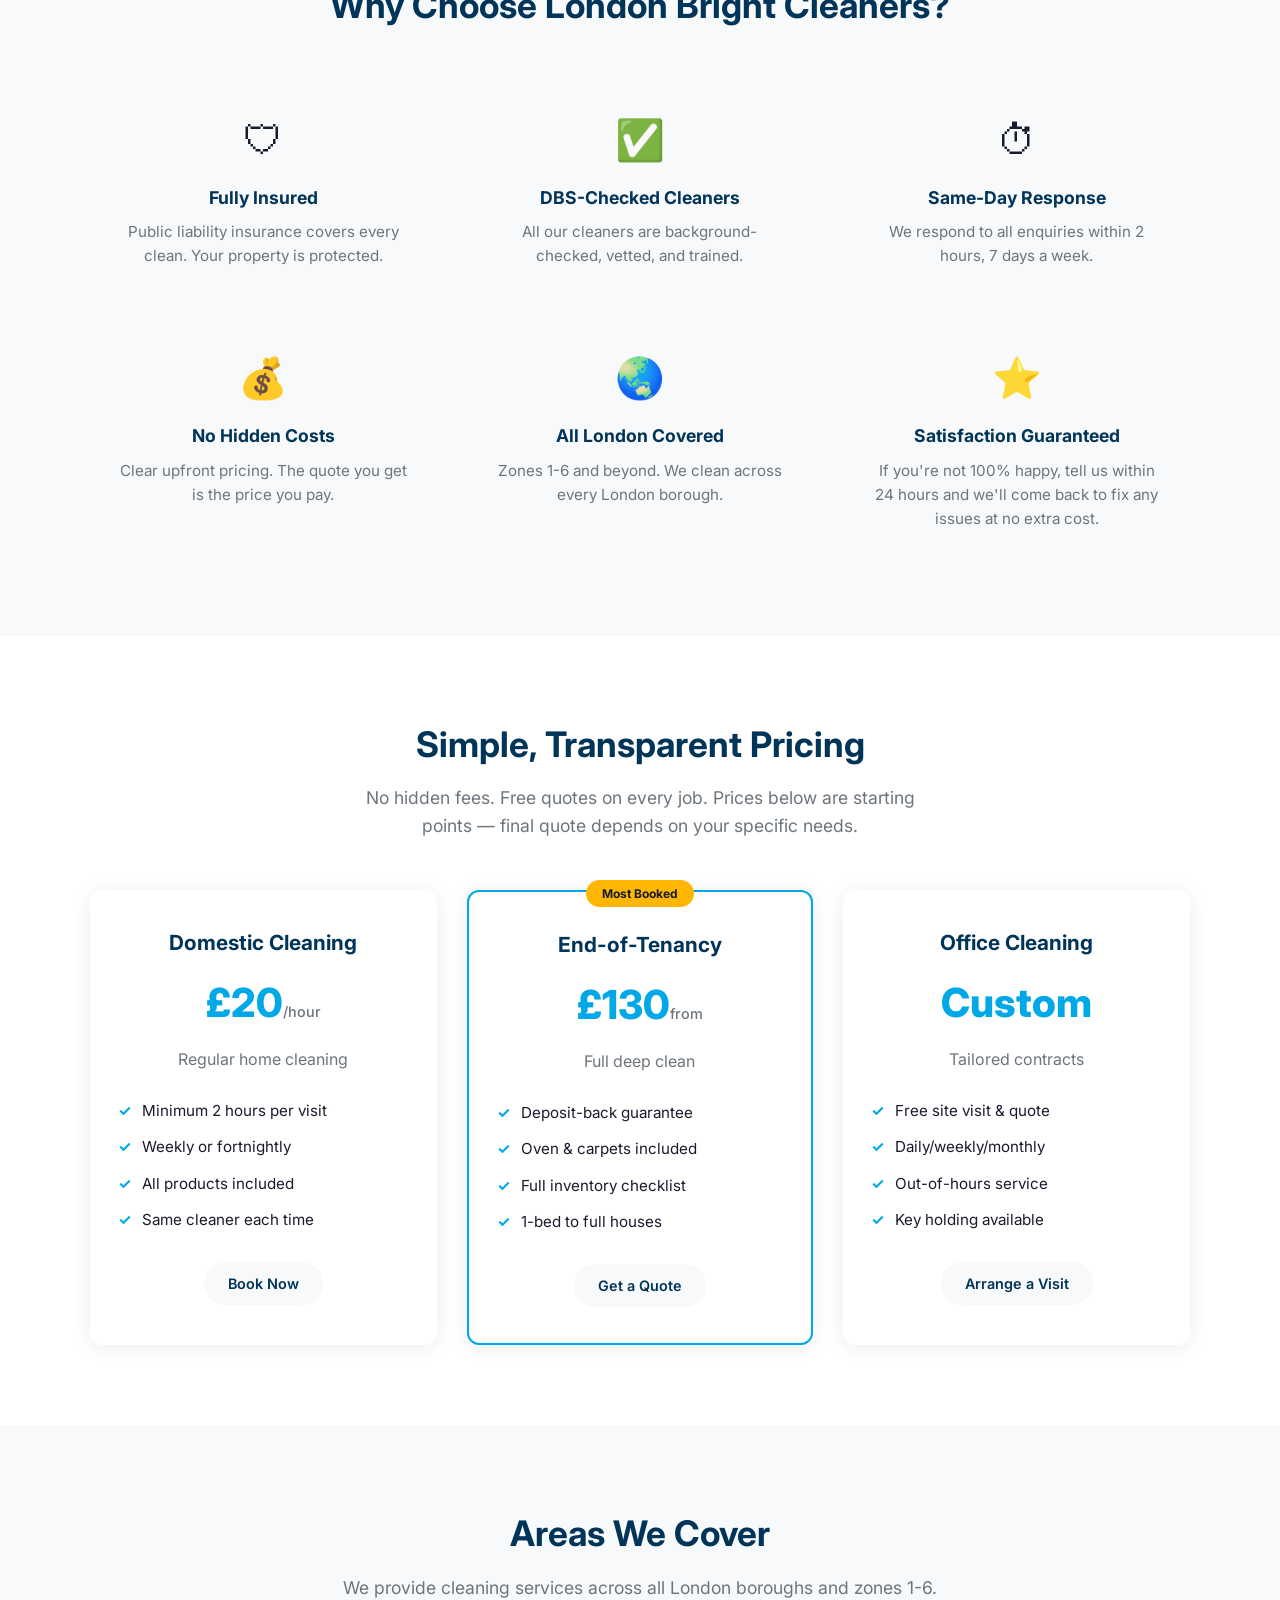
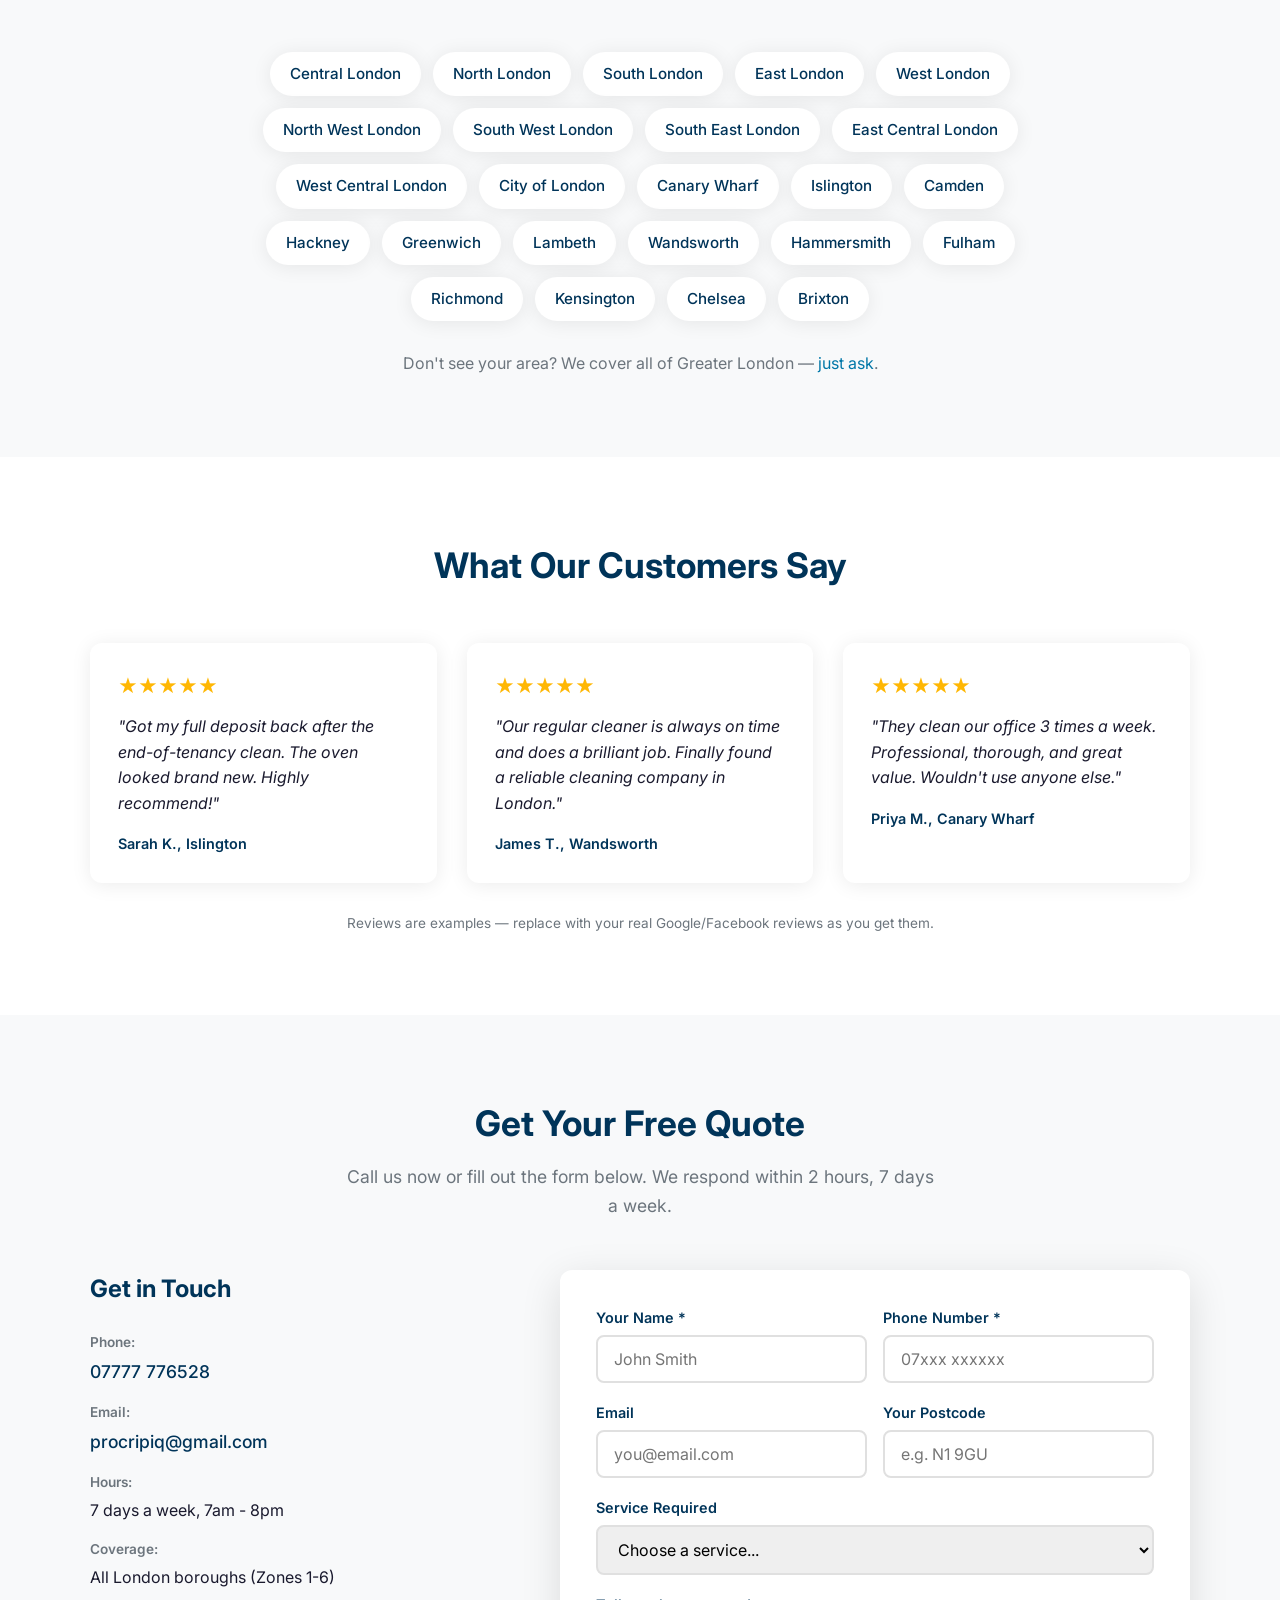
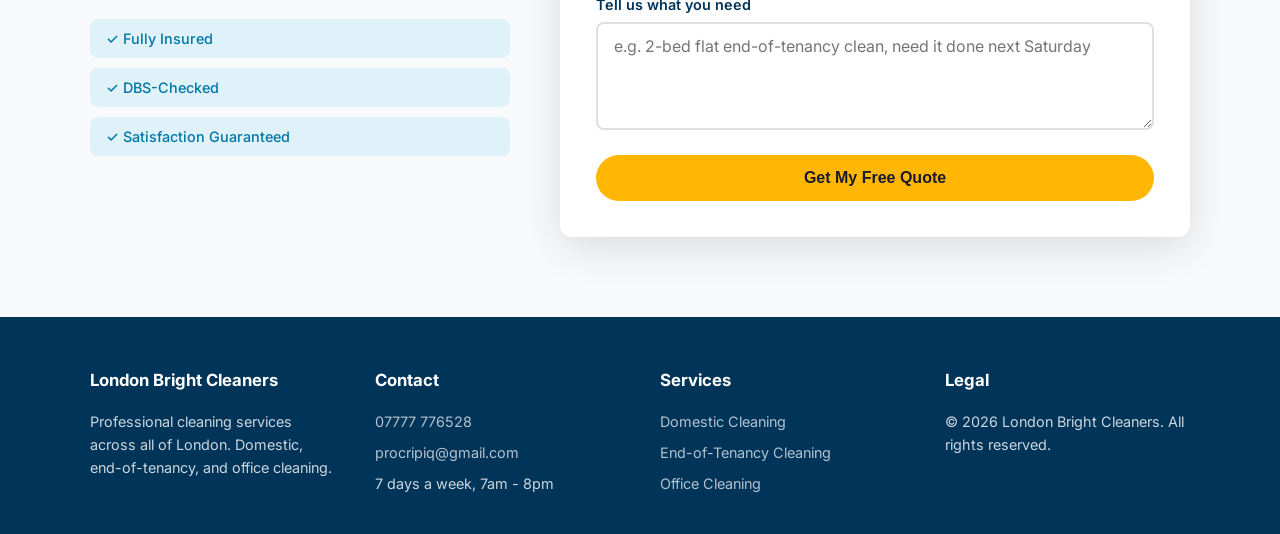
==== commit 239097c3: "Update satisfaction guarantee to 24-hour fix policy Changed from open-ended 're-clean for free' to a" ====
--- a/index.html
+++ b/index.html
@@ -163,7 +163,7 @@
             <div class="feature">
                 <div class="feature-icon">&#11088;</div>
                 <h4>Satisfaction Guaranteed</h4>
-                <p>If you're not happy, we'll come back and re-clean for free.</p>
+                <p>If you're not 100% happy, tell us within 24 hours and we'll come back to fix any issues at no extra cost.</p>
             </div>
         </div>
     </div>
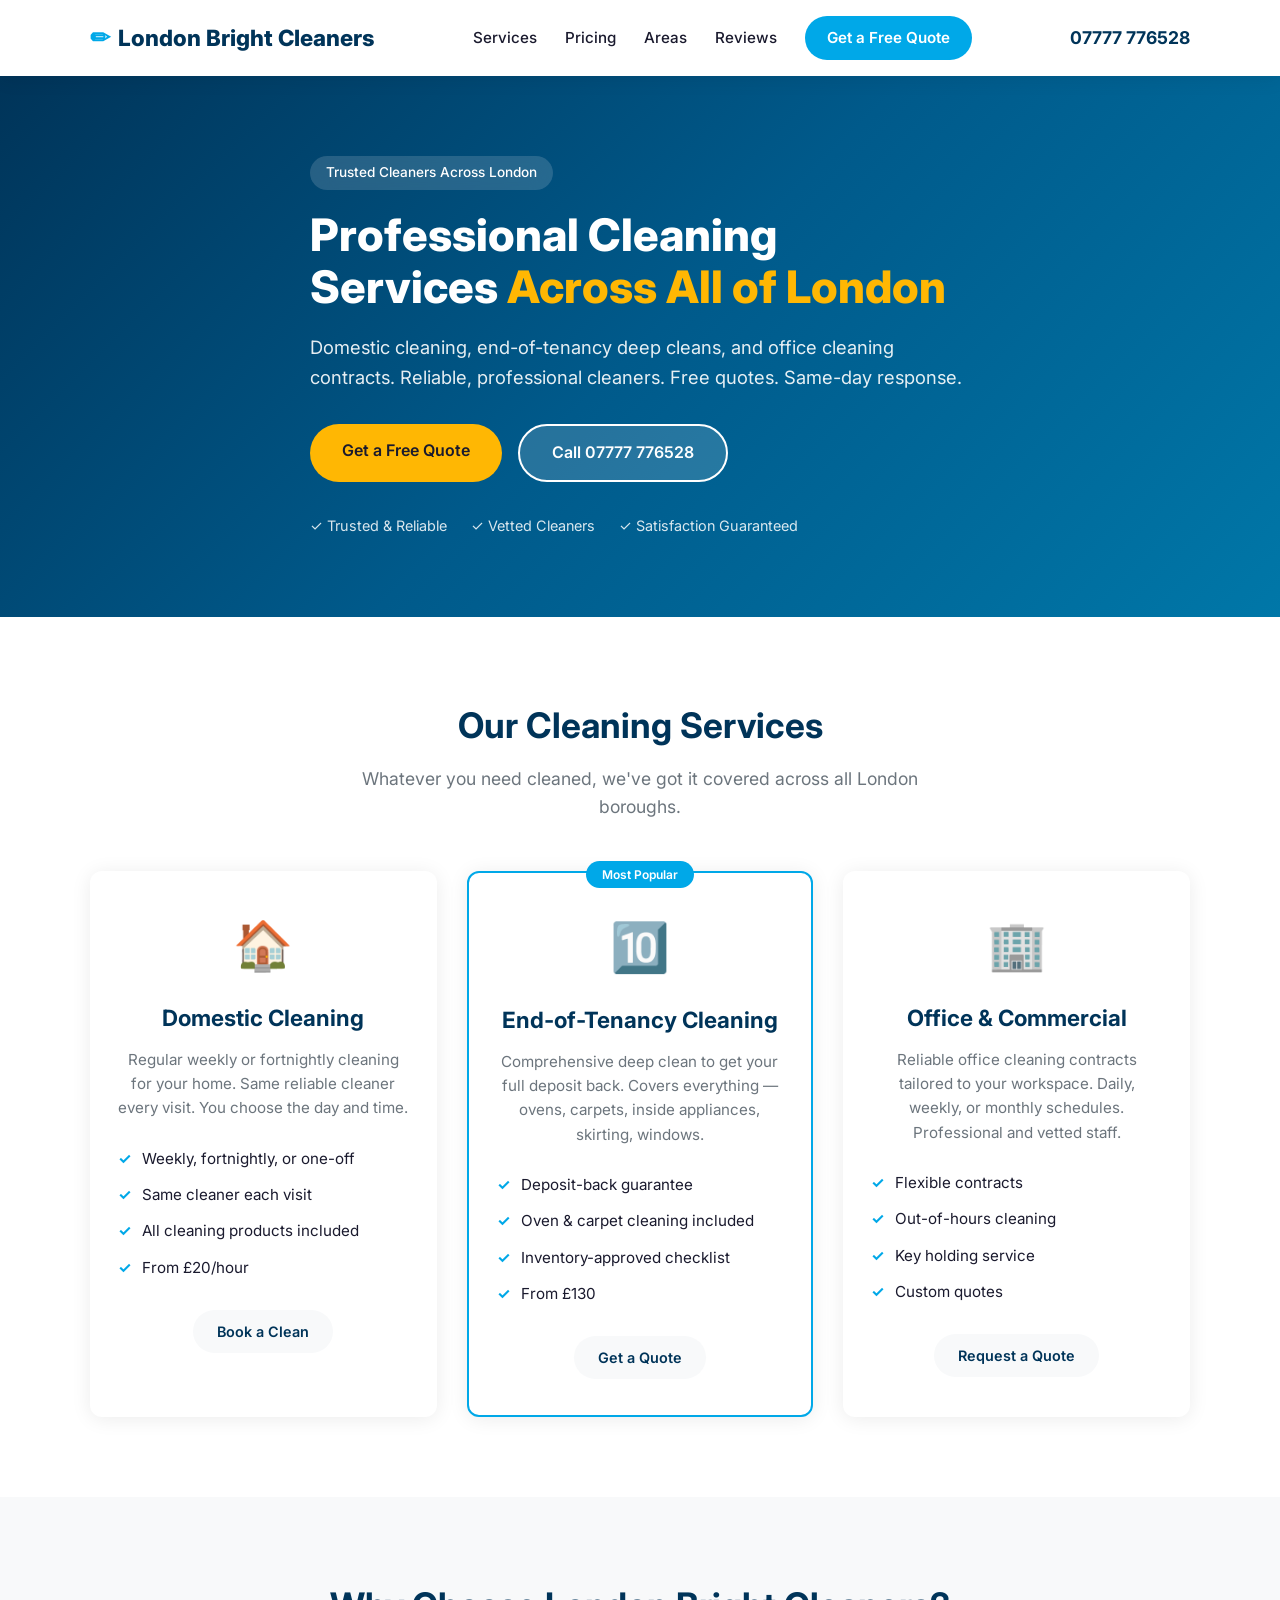
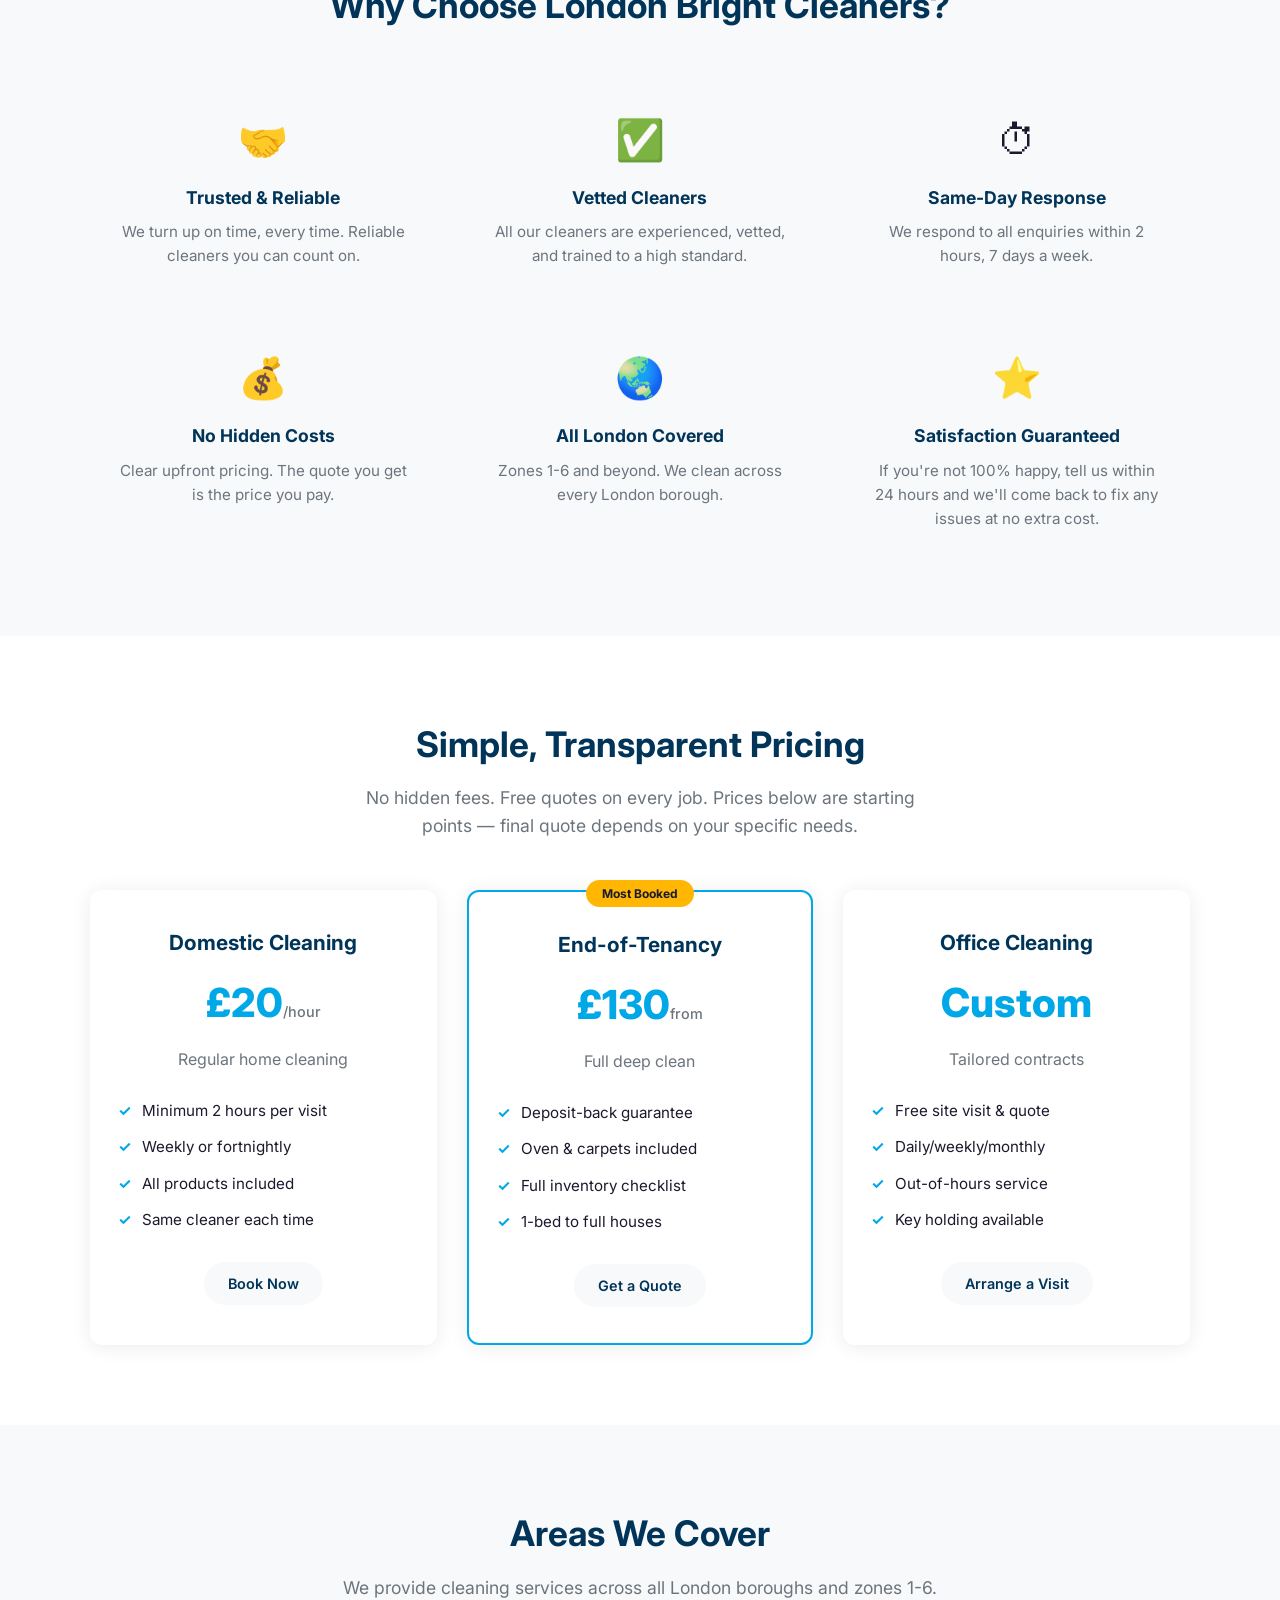
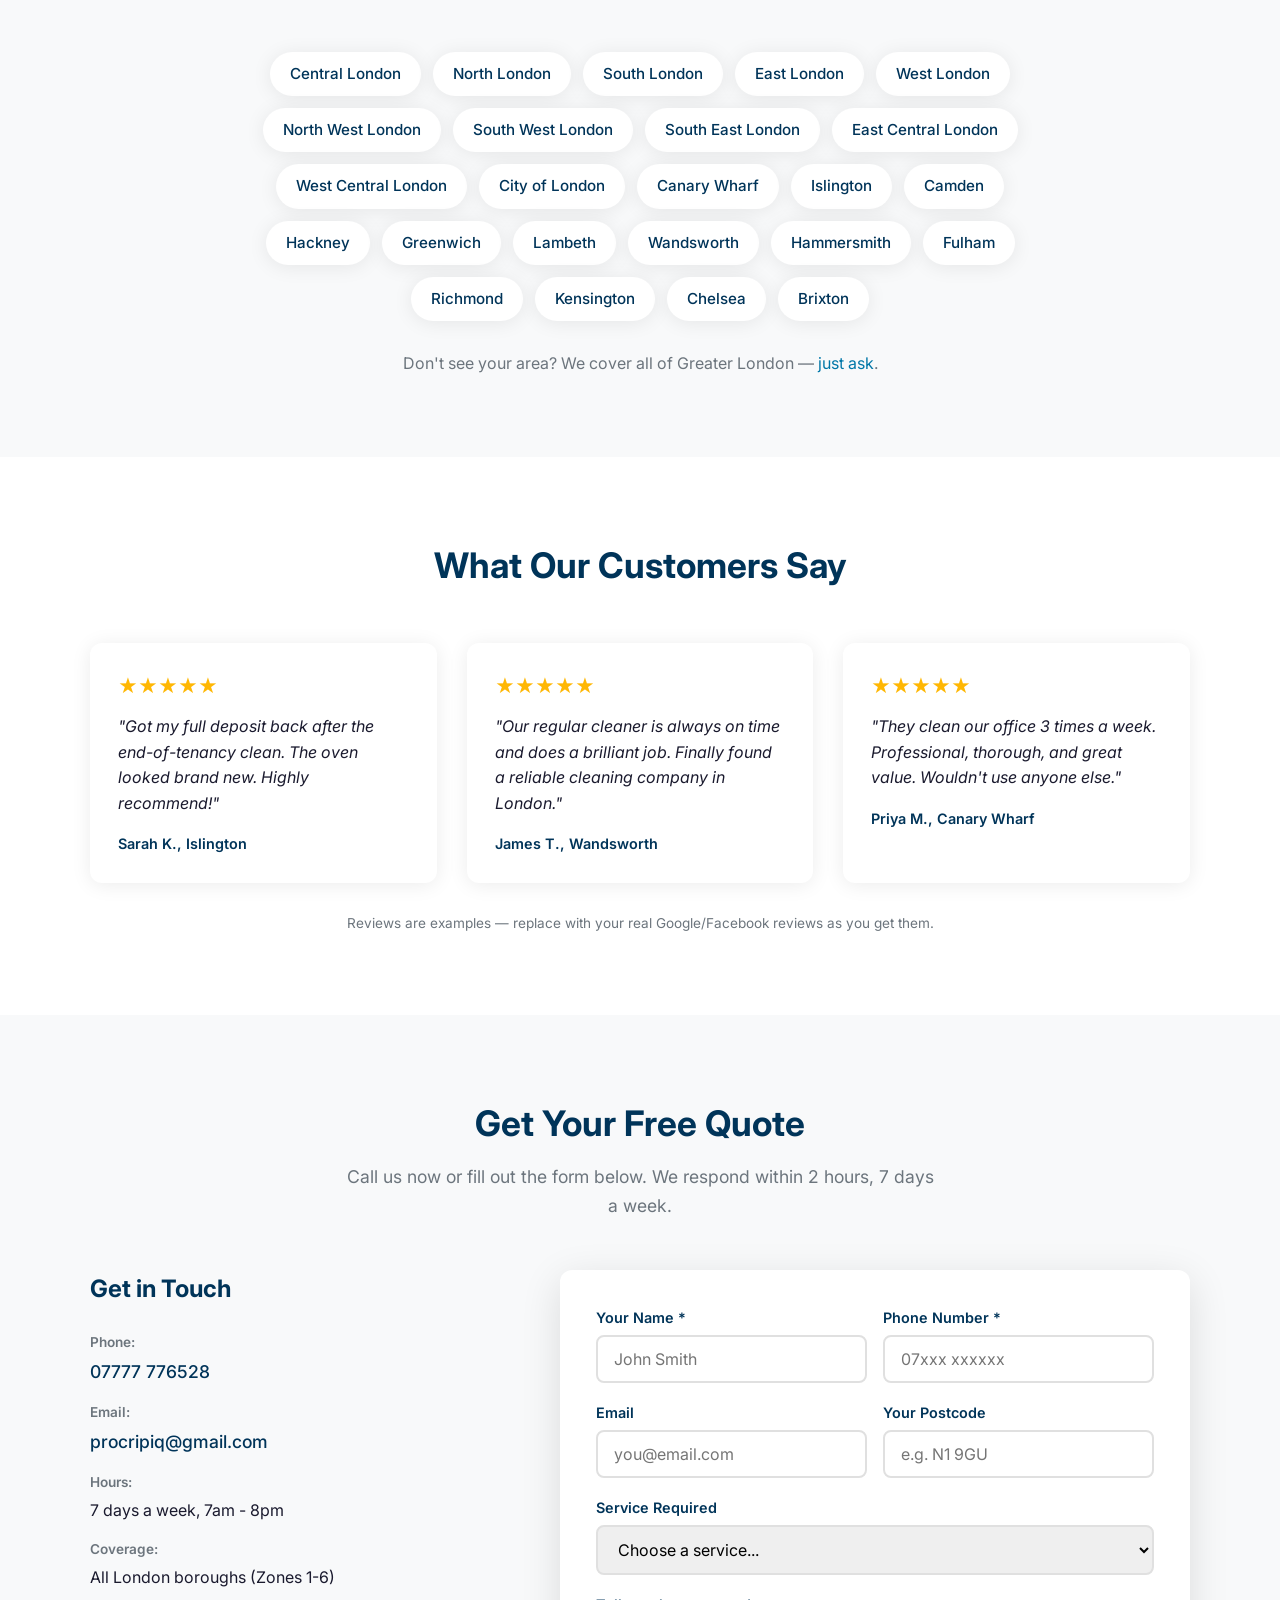
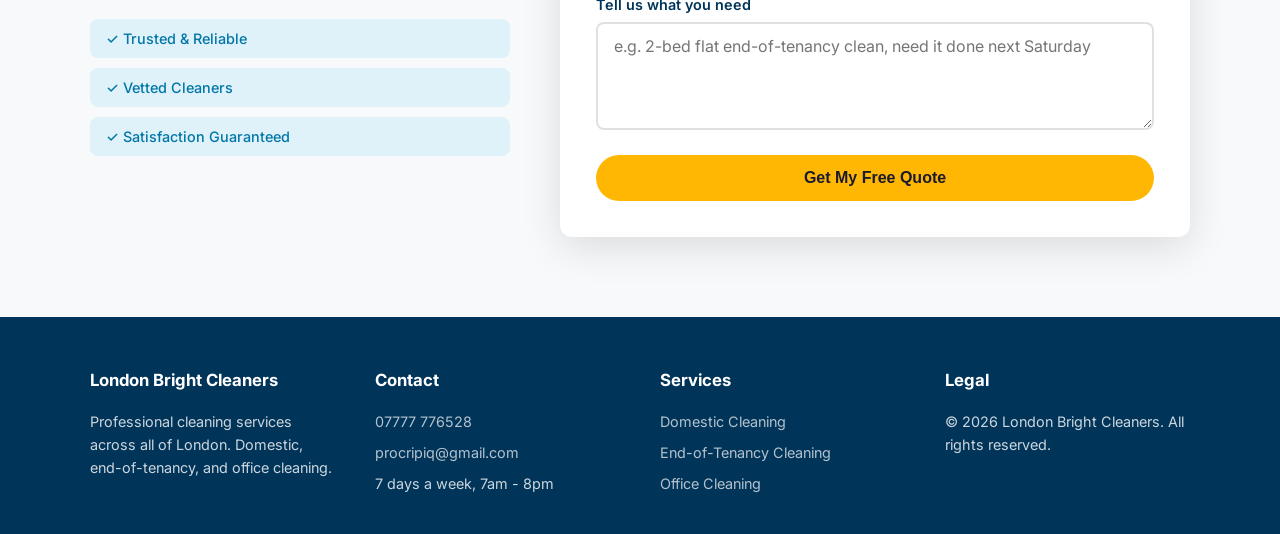
==== commit 1399b195: "Remove insurance and DBS-check claims until sorted Replaced 'Fully Insured' with 'Trusted & Reliable" ====
--- a/index.html
+++ b/index.html
@@ -4,13 +4,13 @@
     <meta charset="UTF-8">
     <meta name="viewport" content="width=device-width, initial-scale=1.0">
     <title>London Bright Cleaners | Domestic, End-of-Tenancy & Office Cleaning in London</title>
-    <meta name="description" content="Professional cleaning company covering all of London. Domestic cleaning from £20/hr, end-of-tenancy deep cleans from £130, office cleaning contracts. Fully insured. Free quotes.">
+    <meta name="description" content="Professional cleaning company covering all of London. Domestic cleaning from £20/hr, end-of-tenancy deep cleans from £130, office cleaning contracts. Free quotes.">
     <meta name="keywords" content="cleaning company London, domestic cleaning London, end of tenancy cleaning London, office cleaning London, cleaners London">
     <meta name="robots" content="index, follow">
 
     <!-- Open Graph for social sharing -->
     <meta property="og:title" content="London Bright Cleaners | Professional Cleaning in London">
-    <meta property="og:description" content="Domestic, end-of-tenancy & office cleaning across all of London. Fully insured. Free quotes. Call 07777 776528.">
+    <meta property="og:description" content="Domestic, end-of-tenancy & office cleaning across all of London. Free quotes. Call 07777 776528.">
     <meta property="og:type" content="website">
     <meta property="og:url" content="https://londonbrightcleaners.com">
 
@@ -64,16 +64,16 @@
 <section class="hero">
     <div class="container hero-inner">
         <div class="hero-text">
-            <span class="badge">Fully Insured & Trusted Across London</span>
+            <span class="badge">Trusted Cleaners Across London</span>
             <h1>Professional Cleaning Services <span class="highlight">Across All of London</span></h1>
-            <p>Domestic cleaning, end-of-tenancy deep cleans, and office cleaning contracts. Reliable, fully insured cleaners. Free quotes. Same-day response.</p>
+            <p>Domestic cleaning, end-of-tenancy deep cleans, and office cleaning contracts. Reliable, professional cleaners. Free quotes. Same-day response.</p>
             <div class="hero-cta">
                 <a href="#contact" class="btn btn-primary">Get a Free Quote</a>
                 <a href="tel:07777776528" class="btn btn-secondary">Call 07777 776528</a>
             </div>
             <div class="hero-trust">
-                <span>&#10003; Fully Insured</span>
-                <span>&#10003; DBS-Checked Cleaners</span>
+                <span>&#10003; Trusted & Reliable</span>
+                <span>&#10003; Vetted Cleaners</span>
                 <span>&#10003; Satisfaction Guaranteed</span>
             </div>
         </div>
@@ -115,7 +115,7 @@
             <div class="service-card">
                 <div class="service-icon">&#127970;</div>
                 <h3>Office & Commercial</h3>
-                <p>Reliable office cleaning contracts tailored to your workspace. Daily, weekly, or monthly schedules. Fully insured and vetted staff.</p>
+                <p>Reliable office cleaning contracts tailored to your workspace. Daily, weekly, or monthly schedules. Professional and vetted staff.</p>
                 <ul>
                     <li>Flexible contracts</li>
                     <li>Out-of-hours cleaning</li>
@@ -136,14 +136,14 @@
         </div>
         <div class="features-grid">
             <div class="feature">
-                <div class="feature-icon">&#128737;</div>
-                <h4>Fully Insured</h4>
-                <p>Public liability insurance covers every clean. Your property is protected.</p>
+                <div class="feature-icon">&#129309;</div>
+                <h4>Trusted & Reliable</h4>
+                <p>We turn up on time, every time. Reliable cleaners you can count on.</p>
             </div>
             <div class="feature">
                 <div class="feature-icon">&#9989;</div>
-                <h4>DBS-Checked Cleaners</h4>
-                <p>All our cleaners are background-checked, vetted, and trained.</p>
+                <h4>Vetted Cleaners</h4>
+                <p>All our cleaners are experienced, vetted, and trained to a high standard.</p>
             </div>
             <div class="feature">
                 <div class="feature-icon">&#9201;</div>
@@ -293,8 +293,8 @@
                     <span>All London boroughs (Zones 1-6)</span>
                 </div>
                 <div class="contact-badges">
-                    <span class="badge-small">&#10003; Fully Insured</span>
-                    <span class="badge-small">&#10003; DBS-Checked</span>
+                    <span class="badge-small">&#10003; Trusted & Reliable</span>
+                    <span class="badge-small">&#10003; Vetted Cleaners</span>
                     <span class="badge-small">&#10003; Satisfaction Guaranteed</span>
                 </div>
             </div>
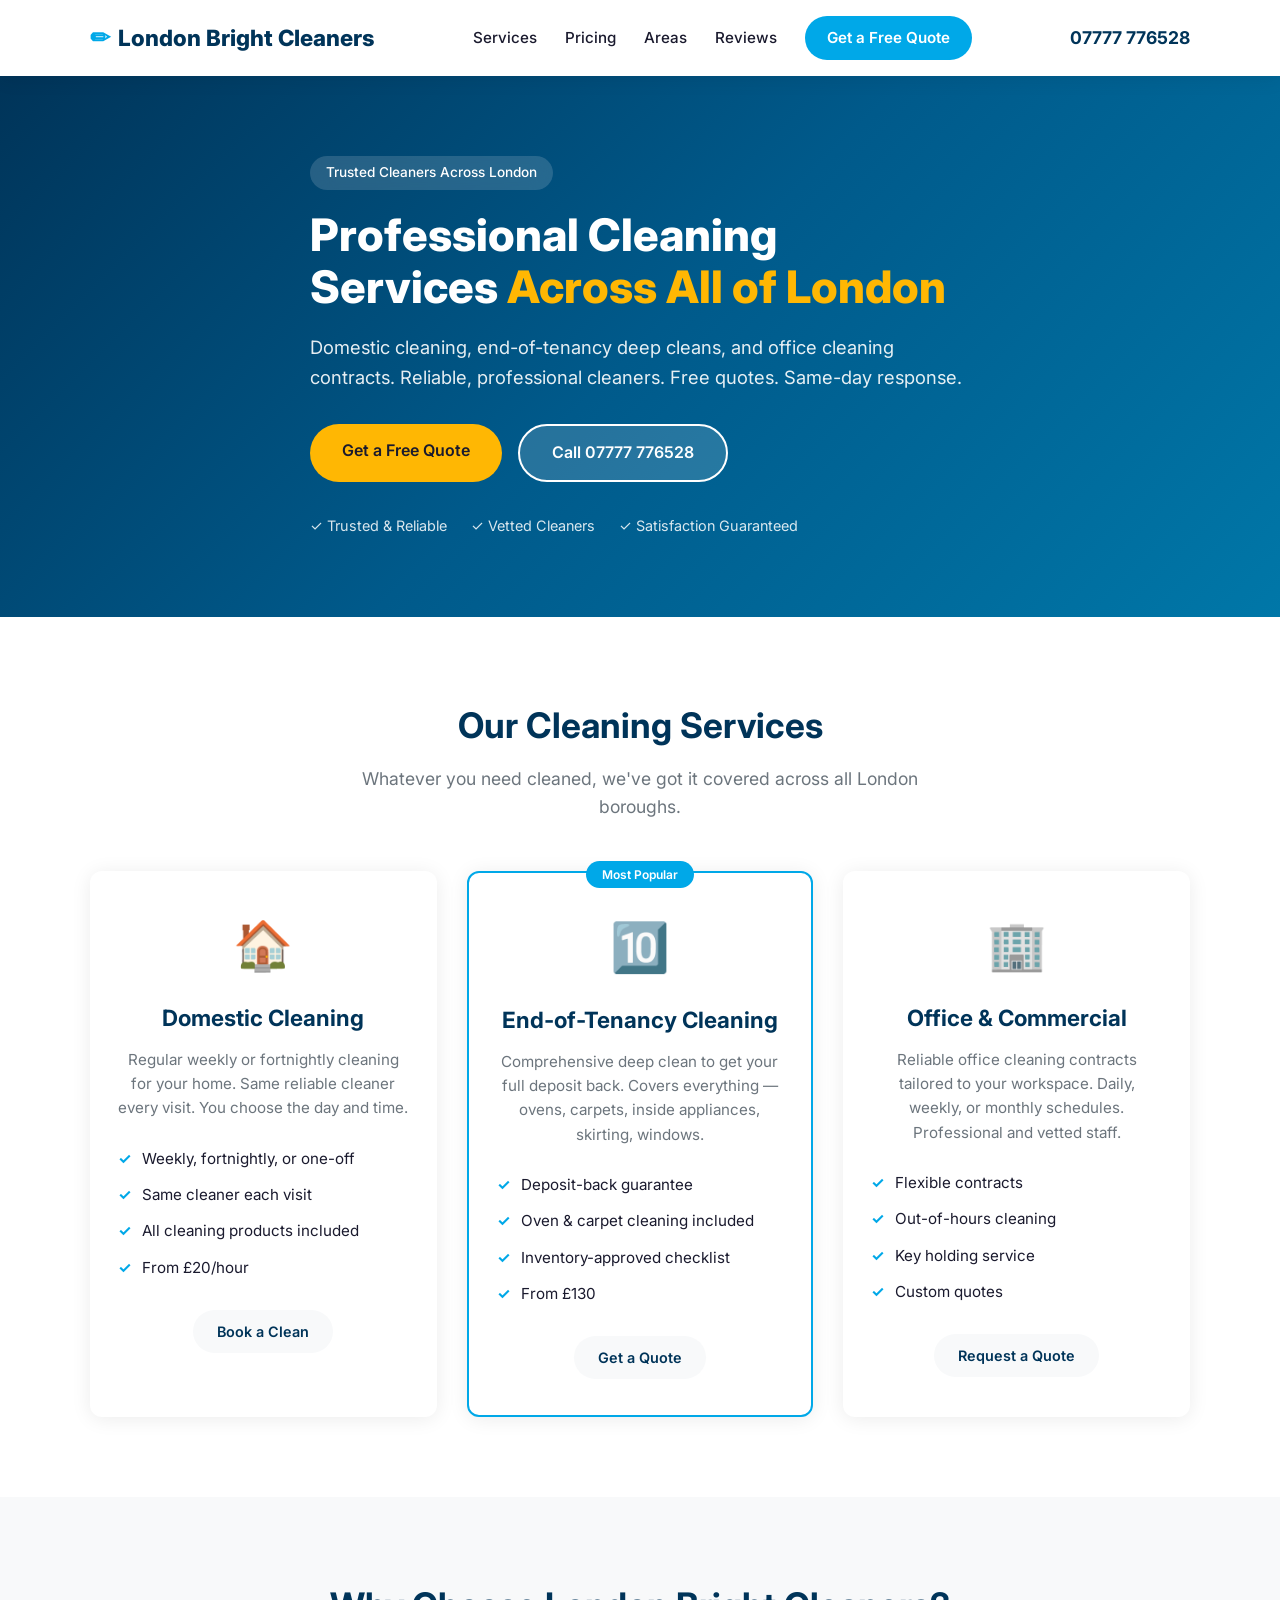
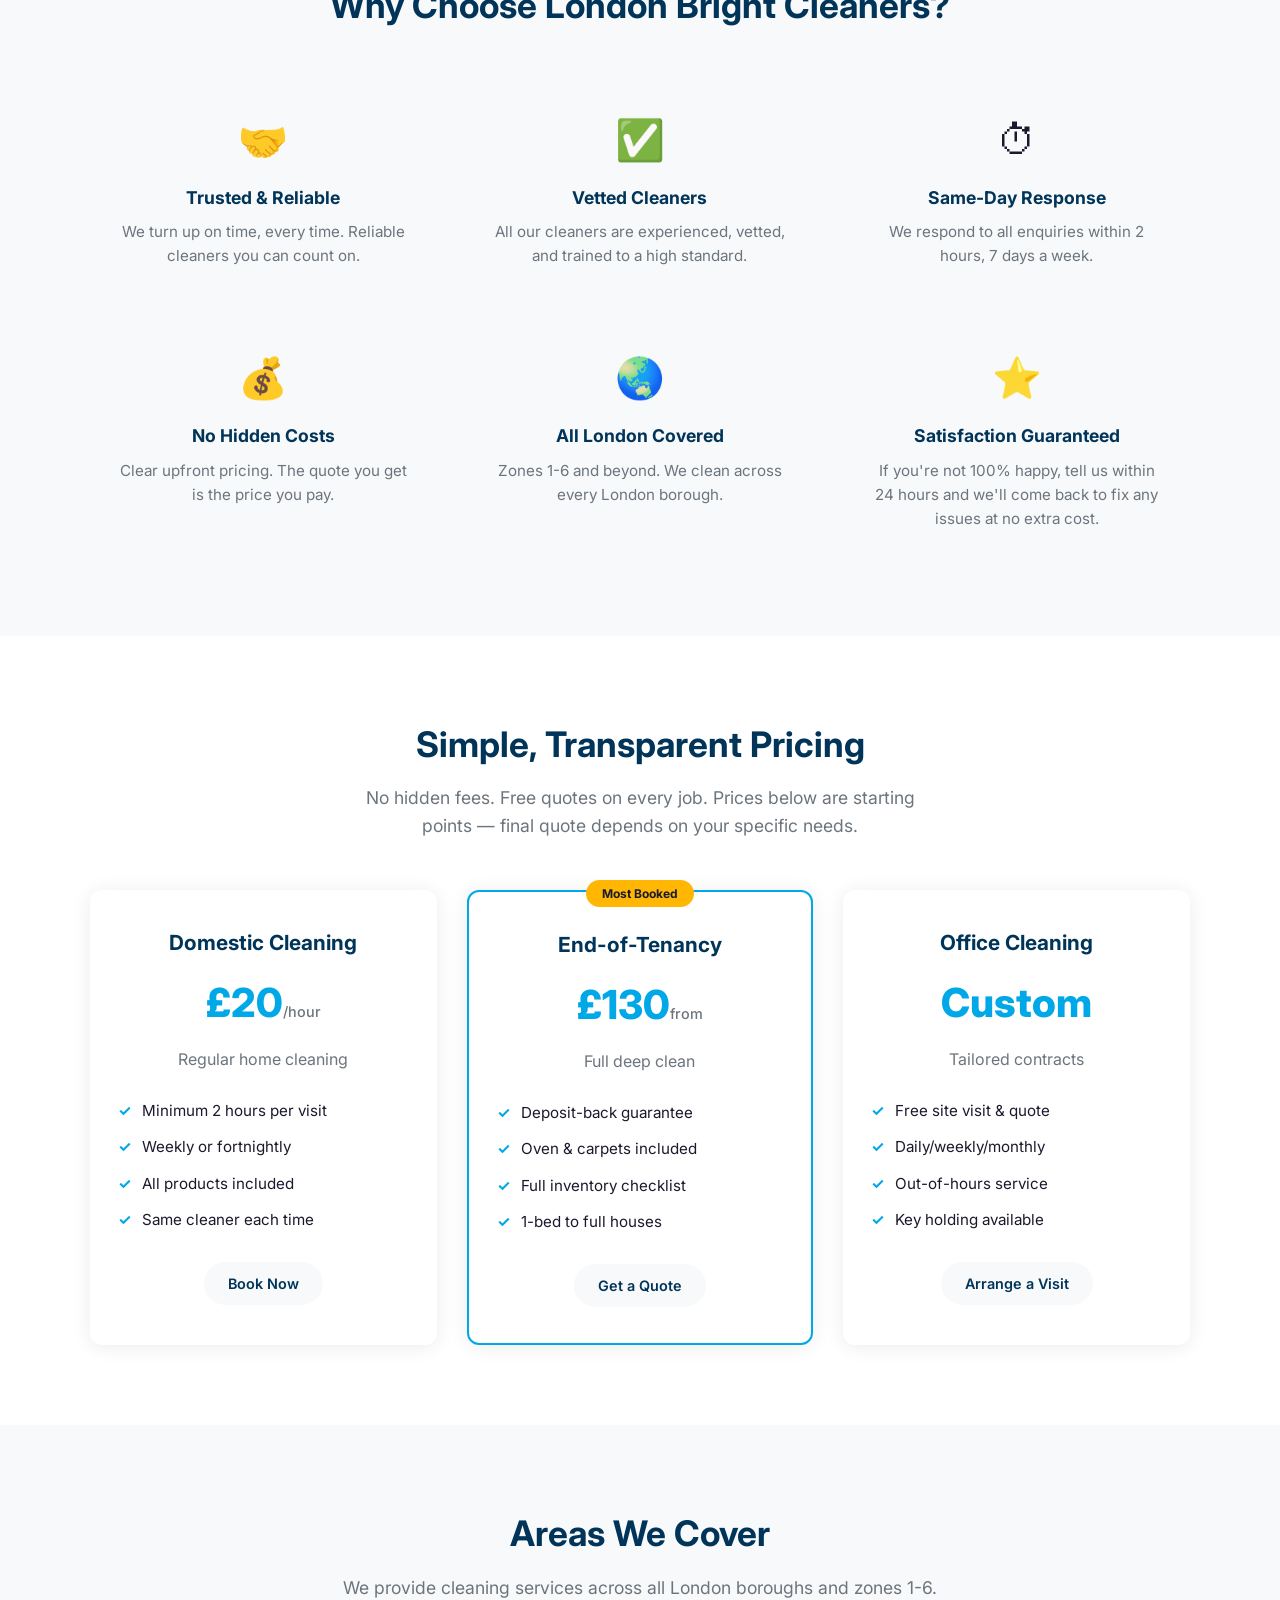
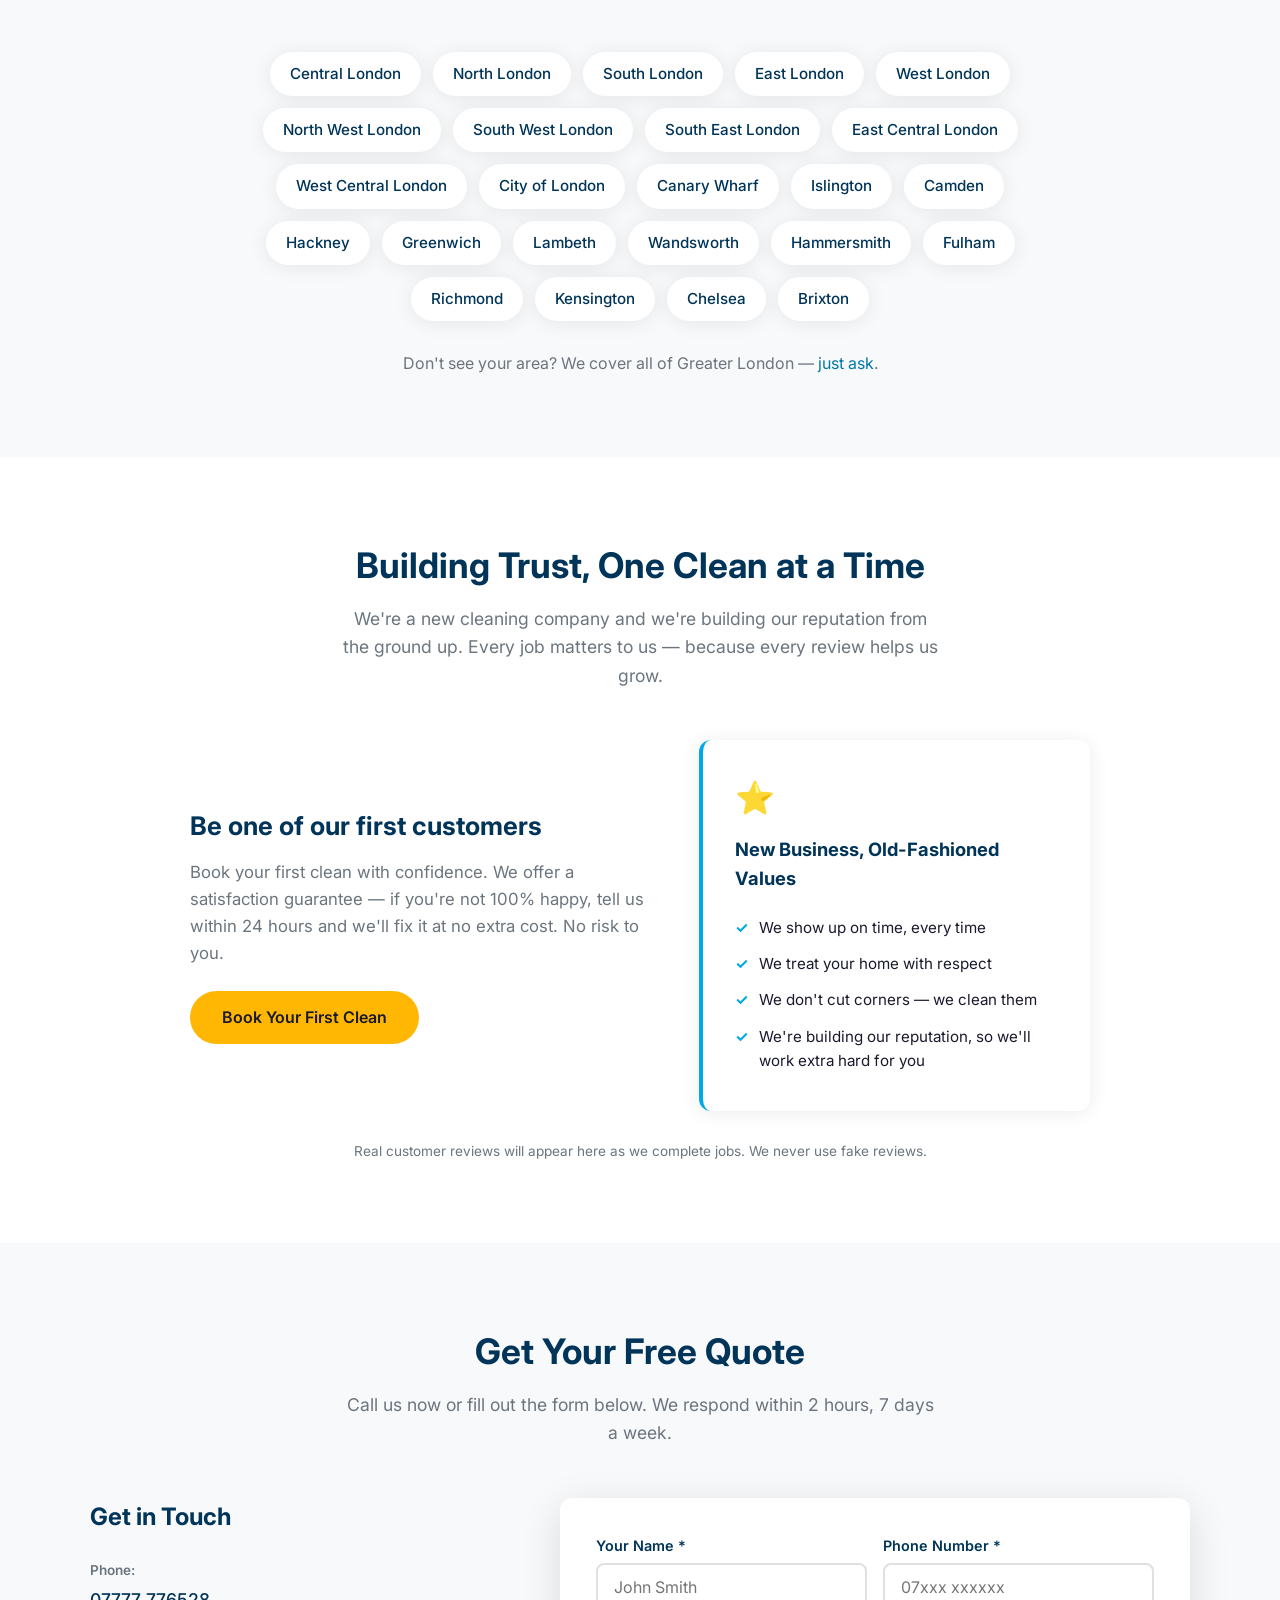
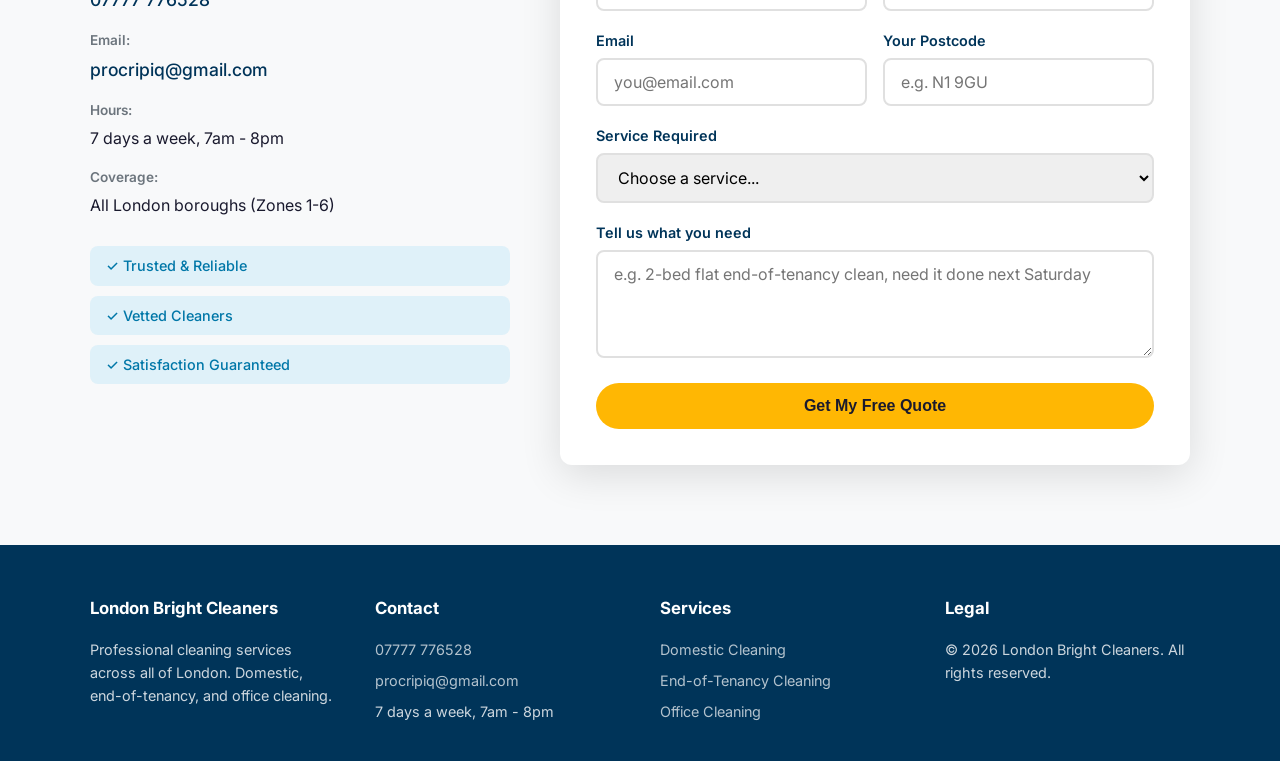
==== commit 7b09fea6: "Remove fake reviews, replace with honest 'new business' section Fake reviews are illegal under UK co" ====
--- a/index.html
+++ b/index.html
@@ -243,26 +243,27 @@
 <section id="reviews" class="section">
     <div class="container">
         <div class="section-header">
-            <h2>What Our Customers Say</h2>
-        </div>
-        <div class="reviews-grid">
-            <div class="review-card">
-                <div class="stars">&#9733;&#9733;&#9733;&#9733;&#9733;</div>
-                <p>"Got my full deposit back after the end-of-tenancy clean. The oven looked brand new. Highly recommend!"</p>
-                <div class="review-author">Sarah K., Islington</div>
-            </div>
-            <div class="review-card">
-                <div class="stars">&#9733;&#9733;&#9733;&#9733;&#9733;</div>
-                <p>"Our regular cleaner is always on time and does a brilliant job. Finally found a reliable cleaning company in London."</p>
-                <div class="review-author">James T., Wandsworth</div>
-            </div>
-            <div class="review-card">
-                <div class="stars">&#9733;&#9733;&#9733;&#9733;&#9733;</div>
-                <p>"They clean our office 3 times a week. Professional, thorough, and great value. Wouldn't use anyone else."</p>
-                <div class="review-author">Priya M., Canary Wharf</div>
-            </div>
-        </div>
-        <p class="reviews-note">Reviews are examples — replace with your real Google/Facebook reviews as you get them.</p>
+            <h2>Building Trust, One Clean at a Time</h2>
+            <p>We're a new cleaning company and we're building our reputation from the ground up. Every job matters to us — because every review helps us grow.</p>
+        </div>
+        <div class="reviews-cta">
+            <div class="reviews-cta-text">
+                <h3>Be one of our first customers</h3>
+                <p>Book your first clean with confidence. We offer a satisfaction guarantee — if you're not 100% happy, tell us within 24 hours and we'll fix it at no extra cost. No risk to you.</p>
+                <a href="#contact" class="btn btn-primary">Book Your First Clean</a>
+            </div>
+            <div class="reviews-cta-box">
+                <div class="reviews-cta-icon">&#11088;</div>
+                <h4>New Business, Old-Fashioned Values</h4>
+                <ul>
+                    <li>We show up on time, every time</li>
+                    <li>We treat your home with respect</li>
+                    <li>We don't cut corners — we clean them</li>
+                    <li>We're building our reputation, so we'll work extra hard for you</li>
+                </ul>
+            </div>
+        </div>
+        <p class="reviews-note">Real customer reviews will appear here as we complete jobs. We never use fake reviews.</p>
     </div>
 </section>
 
--- a/css/style.css
+++ b/css/style.css
@@ -510,6 +510,72 @@
     font-size: 0.85rem;
 }
 
+/* --- Reviews CTA (new business) --- */
+.reviews-cta {
+    display: grid;
+    grid-template-columns: 1.2fr 1fr;
+    gap: 40px;
+    align-items: center;
+    max-width: 900px;
+    margin: 0 auto;
+}
+
+.reviews-cta-text h3 {
+    font-size: 1.6rem;
+    color: var(--secondary);
+    margin-bottom: 12px;
+}
+
+.reviews-cta-text p {
+    color: var(--grey);
+    margin-bottom: 24px;
+    font-size: 1.05rem;
+}
+
+.reviews-cta-box {
+    background: var(--white);
+    padding: 32px;
+    border-radius: var(--radius);
+    box-shadow: var(--shadow);
+    border-left: 4px solid var(--primary);
+}
+
+.reviews-cta-icon {
+    font-size: 2rem;
+    margin-bottom: 12px;
+}
+
+.reviews-cta-box h4 {
+    font-size: 1.15rem;
+    color: var(--secondary);
+    margin-bottom: 16px;
+}
+
+.reviews-cta-box ul {
+    list-style: none;
+}
+
+.reviews-cta-box ul li {
+    padding: 6px 0;
+    padding-left: 24px;
+    position: relative;
+    font-size: 0.95rem;
+}
+
+.reviews-cta-box ul li::before {
+    content: "\2713";
+    color: var(--primary);
+    position: absolute;
+    left: 0;
+    font-weight: 700;
+}
+
+@media (max-width: 700px) {
+    .reviews-cta {
+        grid-template-columns: 1fr;
+    }
+}
+
 /* --- Contact --- */
 .contact-grid {
     display: grid;
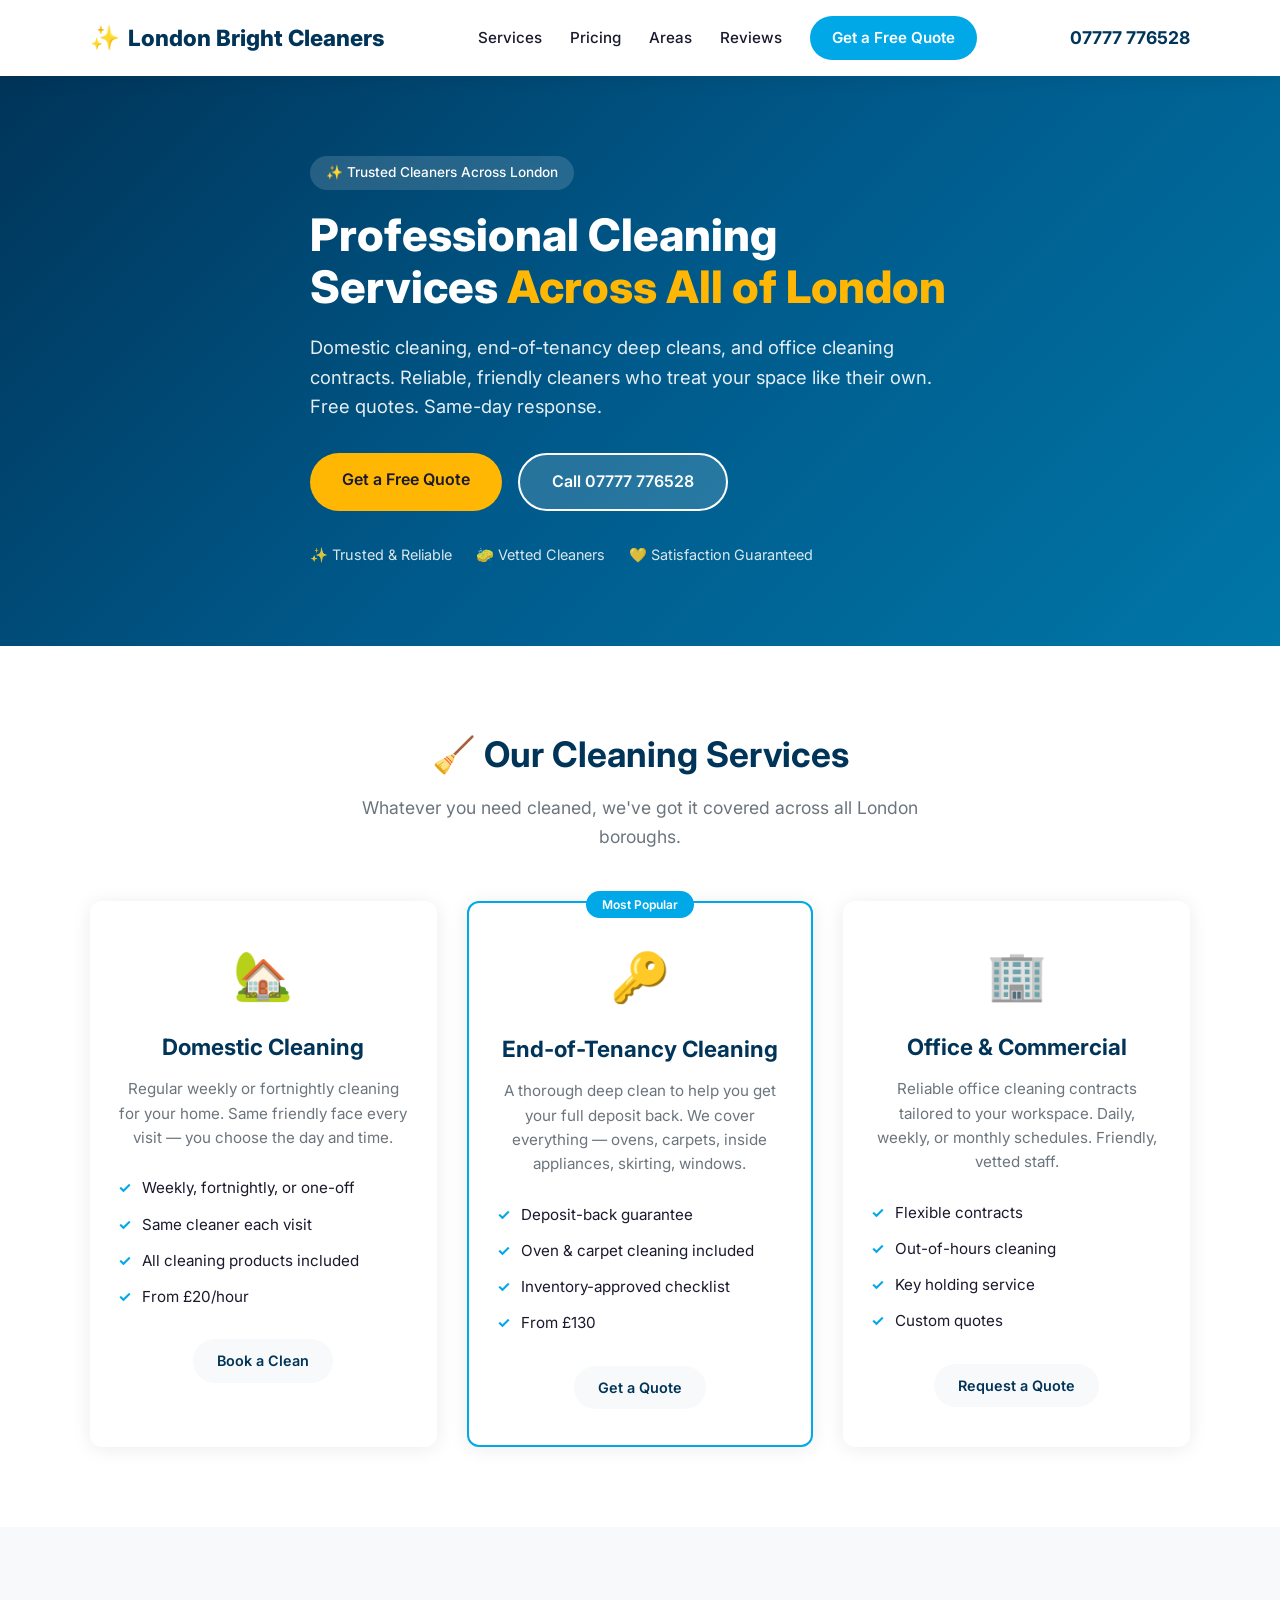
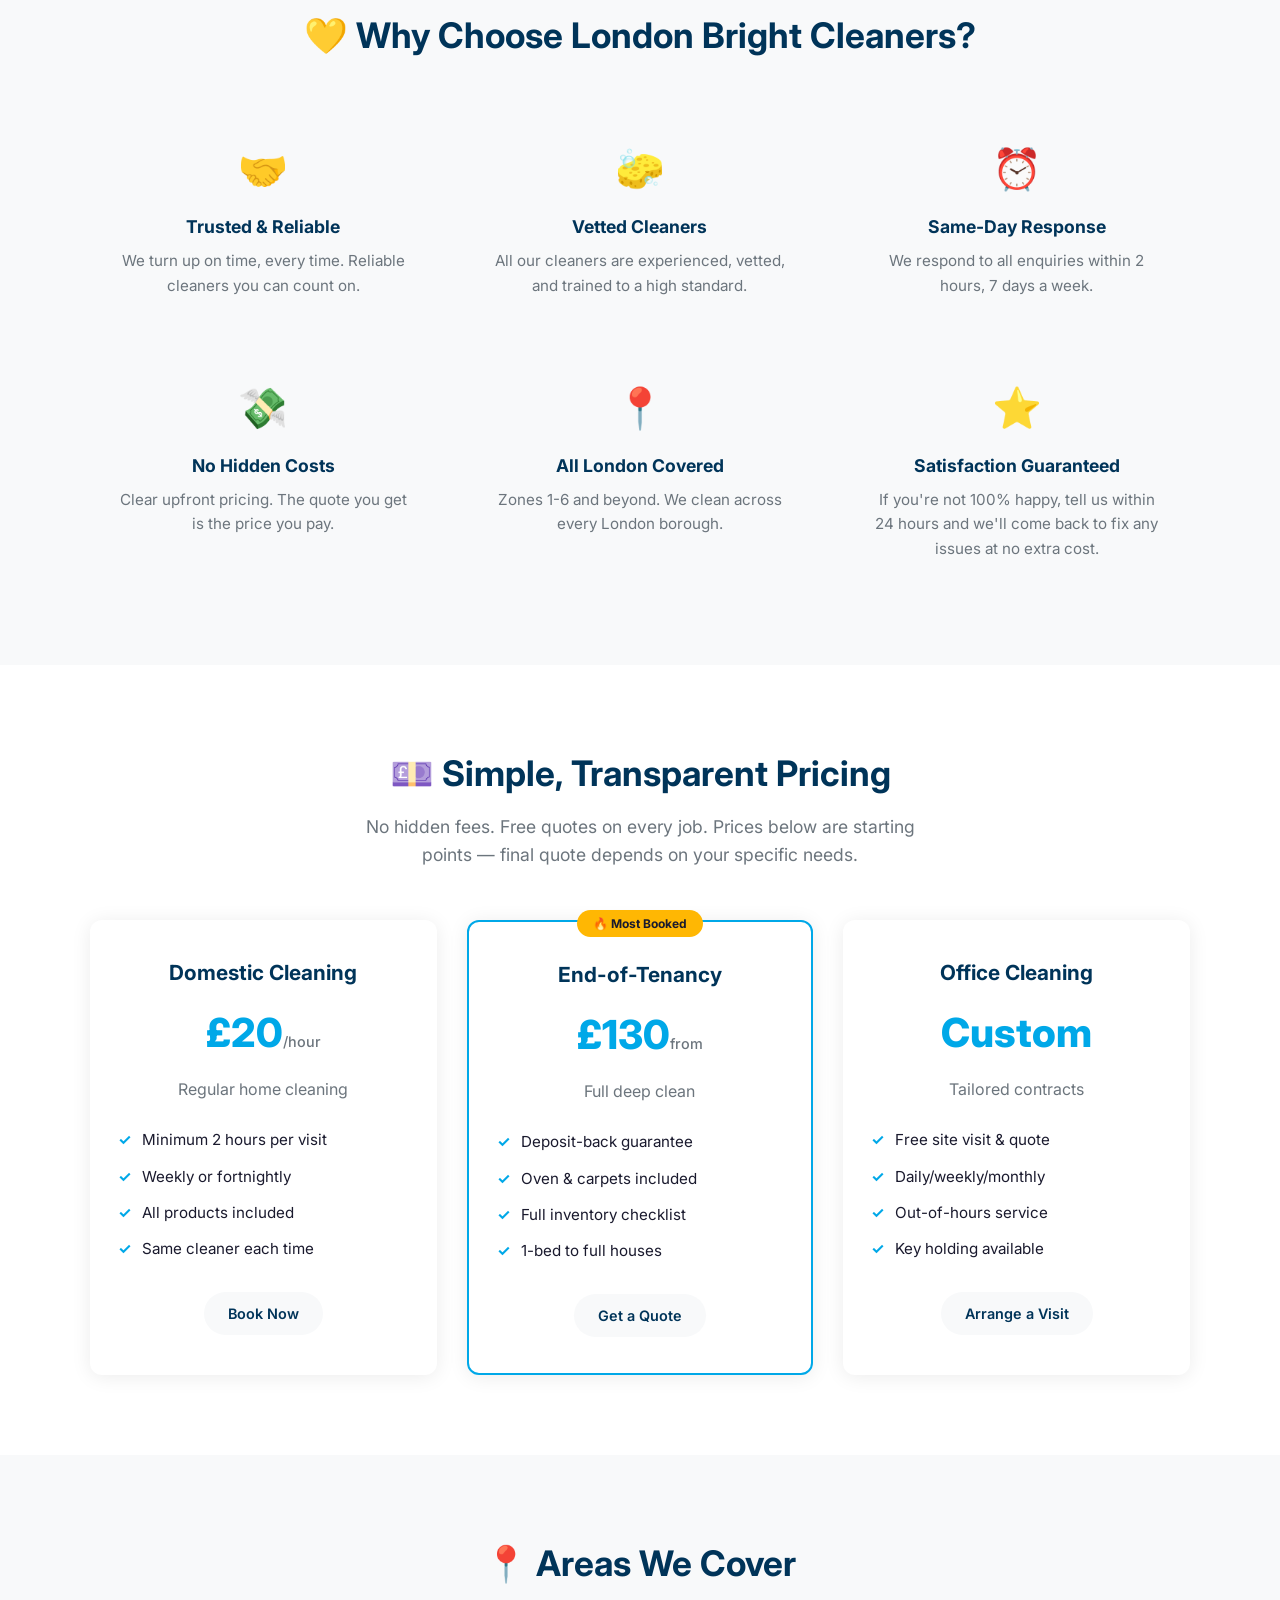
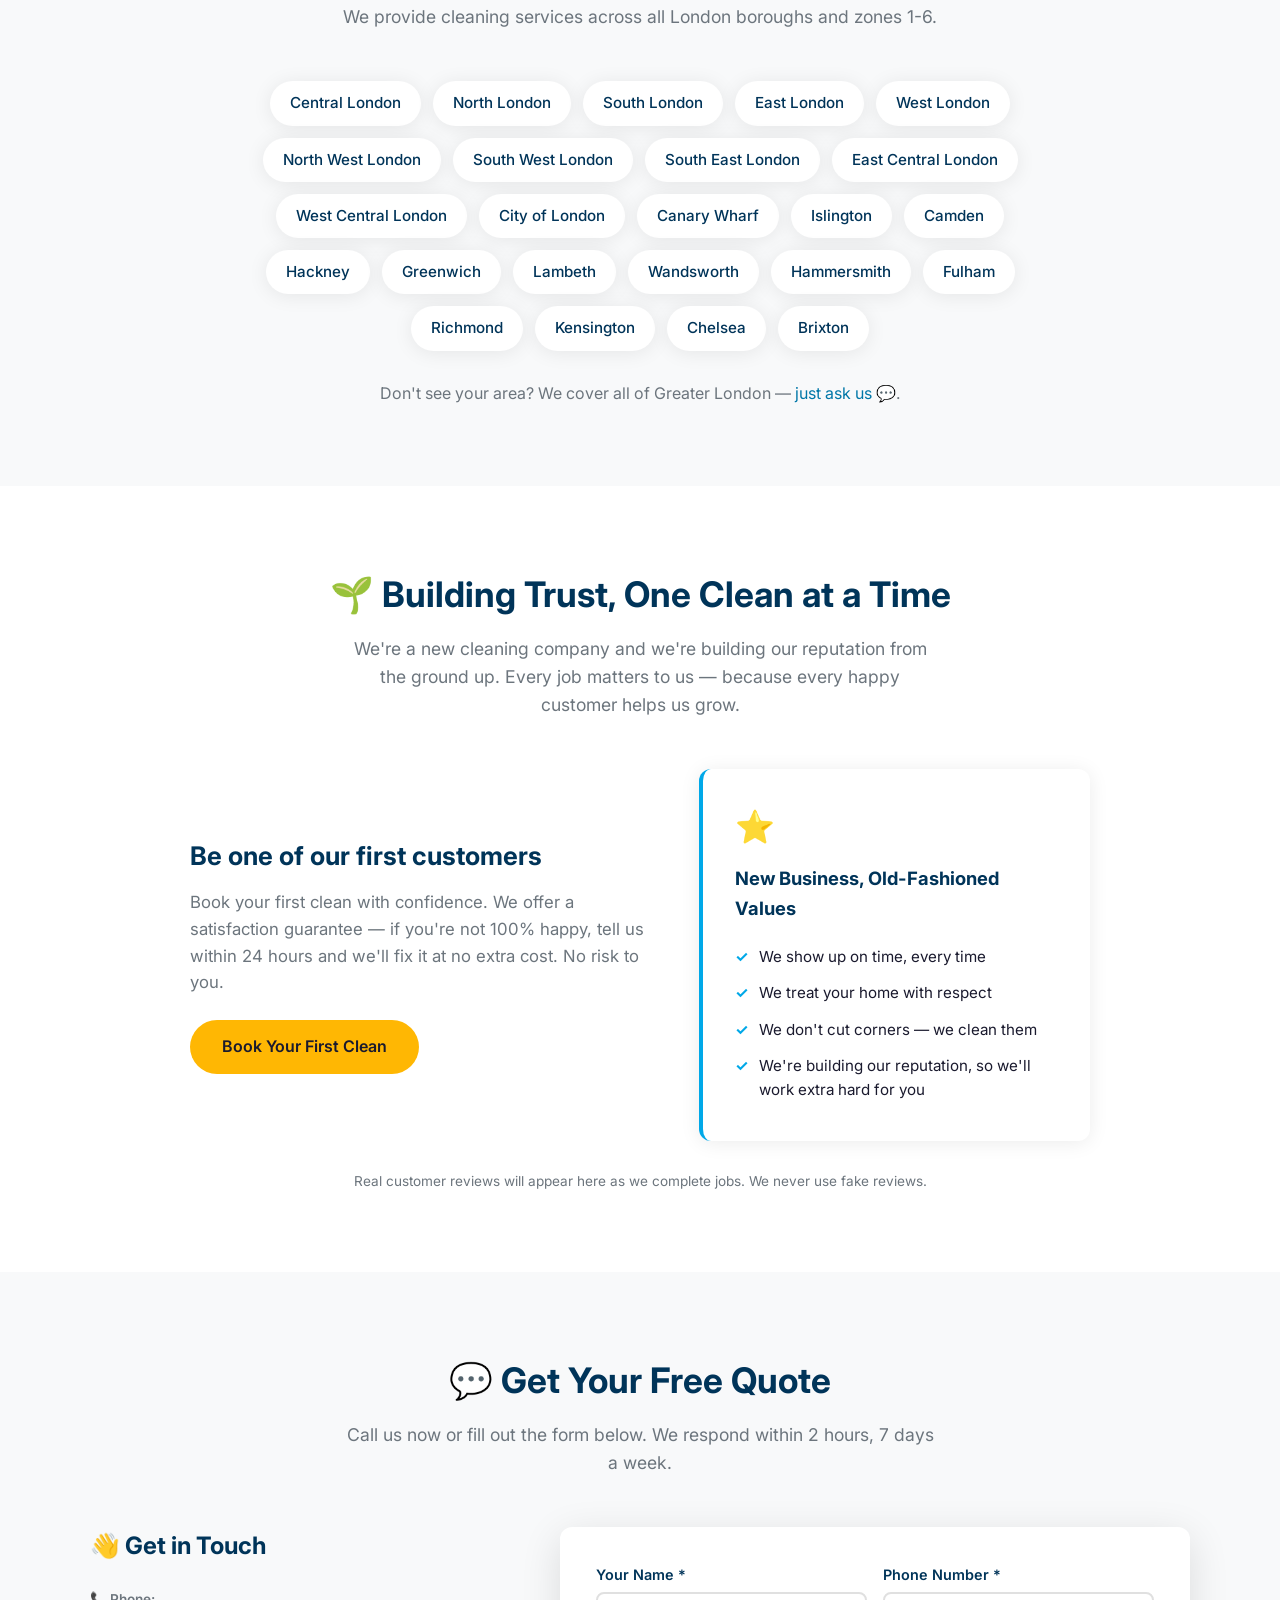
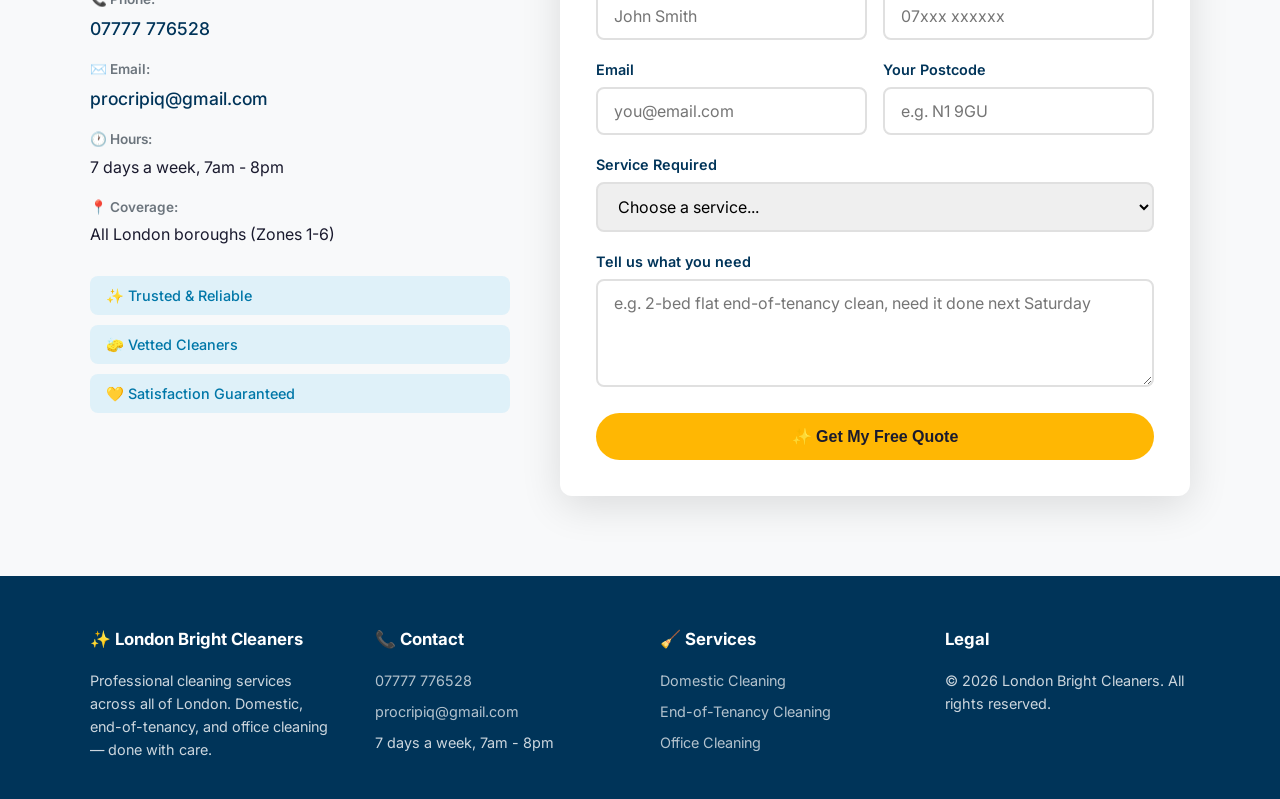
==== commit fcd0b29a: "Add natural emojis and warmer tone throughout website Swapped stiff HTML entity icons for real emoji" ====
--- a/index.html
+++ b/index.html
@@ -45,7 +45,7 @@
 <header class="header">
     <div class="container header-inner">
         <a href="/" class="logo">
-            <span class="logo-icon">&#9999;</span>
+            <span class="logo-icon">✨</span>
             London Bright Cleaners
         </a>
         <nav class="nav">
@@ -64,17 +64,17 @@
 <section class="hero">
     <div class="container hero-inner">
         <div class="hero-text">
-            <span class="badge">Trusted Cleaners Across London</span>
+            <span class="badge">✨ Trusted Cleaners Across London</span>
             <h1>Professional Cleaning Services <span class="highlight">Across All of London</span></h1>
-            <p>Domestic cleaning, end-of-tenancy deep cleans, and office cleaning contracts. Reliable, professional cleaners. Free quotes. Same-day response.</p>
+            <p>Domestic cleaning, end-of-tenancy deep cleans, and office cleaning contracts. Reliable, friendly cleaners who treat your space like their own. Free quotes. Same-day response.</p>
             <div class="hero-cta">
                 <a href="#contact" class="btn btn-primary">Get a Free Quote</a>
                 <a href="tel:07777776528" class="btn btn-secondary">Call 07777 776528</a>
             </div>
             <div class="hero-trust">
-                <span>&#10003; Trusted & Reliable</span>
-                <span>&#10003; Vetted Cleaners</span>
-                <span>&#10003; Satisfaction Guaranteed</span>
+                <span>✨ Trusted & Reliable</span>
+                <span>🧽 Vetted Cleaners</span>
+                <span>💛 Satisfaction Guaranteed</span>
             </div>
         </div>
     </div>
@@ -84,14 +84,14 @@
 <section id="services" class="section">
     <div class="container">
         <div class="section-header">
-            <h2>Our Cleaning Services</h2>
+            <h2>🧹 Our Cleaning Services</h2>
             <p>Whatever you need cleaned, we've got it covered across all London boroughs.</p>
         </div>
         <div class="services-grid">
             <div class="service-card">
-                <div class="service-icon">&#127968;</div>
+                <div class="service-icon">🏡</div>
                 <h3>Domestic Cleaning</h3>
-                <p>Regular weekly or fortnightly cleaning for your home. Same reliable cleaner every visit. You choose the day and time.</p>
+                <p>Regular weekly or fortnightly cleaning for your home. Same friendly face every visit — you choose the day and time.</p>
                 <ul>
                     <li>Weekly, fortnightly, or one-off</li>
                     <li>Same cleaner each visit</li>
@@ -101,9 +101,9 @@
                 <a href="#contact" class="btn btn-small">Book a Clean</a>
             </div>
             <div class="service-card service-card-featured">
-                <div class="service-icon">&#128287;</div>
+                <div class="service-icon">🔑</div>
                 <h3>End-of-Tenancy Cleaning</h3>
-                <p>Comprehensive deep clean to get your full deposit back. Covers everything — ovens, carpets, inside appliances, skirting, windows.</p>
+                <p>A thorough deep clean to help you get your full deposit back. We cover everything — ovens, carpets, inside appliances, skirting, windows.</p>
                 <ul>
                     <li>Deposit-back guarantee</li>
                     <li>Oven & carpet cleaning included</li>
@@ -113,9 +113,9 @@
                 <a href="#contact" class="btn btn-small btn-primary">Get a Quote</a>
             </div>
             <div class="service-card">
-                <div class="service-icon">&#127970;</div>
+                <div class="service-icon">🏢</div>
                 <h3>Office & Commercial</h3>
-                <p>Reliable office cleaning contracts tailored to your workspace. Daily, weekly, or monthly schedules. Professional and vetted staff.</p>
+                <p>Reliable office cleaning contracts tailored to your workspace. Daily, weekly, or monthly schedules. Friendly, vetted staff.</p>
                 <ul>
                     <li>Flexible contracts</li>
                     <li>Out-of-hours cleaning</li>
@@ -132,36 +132,36 @@
 <section class="section section-alt">
     <div class="container">
         <div class="section-header">
-            <h2>Why Choose London Bright Cleaners?</h2>
+            <h2>💛 Why Choose London Bright Cleaners?</h2>
         </div>
         <div class="features-grid">
             <div class="feature">
-                <div class="feature-icon">&#129309;</div>
+                <div class="feature-icon">🤝</div>
                 <h4>Trusted & Reliable</h4>
                 <p>We turn up on time, every time. Reliable cleaners you can count on.</p>
             </div>
             <div class="feature">
-                <div class="feature-icon">&#9989;</div>
+                <div class="feature-icon">🧽</div>
                 <h4>Vetted Cleaners</h4>
                 <p>All our cleaners are experienced, vetted, and trained to a high standard.</p>
             </div>
             <div class="feature">
-                <div class="feature-icon">&#9201;</div>
+                <div class="feature-icon">⏰</div>
                 <h4>Same-Day Response</h4>
                 <p>We respond to all enquiries within 2 hours, 7 days a week.</p>
             </div>
             <div class="feature">
-                <div class="feature-icon">&#128176;</div>
+                <div class="feature-icon">💸</div>
                 <h4>No Hidden Costs</h4>
                 <p>Clear upfront pricing. The quote you get is the price you pay.</p>
             </div>
             <div class="feature">
-                <div class="feature-icon">&#127759;</div>
+                <div class="feature-icon">📍</div>
                 <h4>All London Covered</h4>
                 <p>Zones 1-6 and beyond. We clean across every London borough.</p>
             </div>
             <div class="feature">
-                <div class="feature-icon">&#11088;</div>
+                <div class="feature-icon">⭐</div>
                 <h4>Satisfaction Guaranteed</h4>
                 <p>If you're not 100% happy, tell us within 24 hours and we'll come back to fix any issues at no extra cost.</p>
             </div>
@@ -173,7 +173,7 @@
 <section id="pricing" class="section">
     <div class="container">
         <div class="section-header">
-            <h2>Simple, Transparent Pricing</h2>
+            <h2>💷 Simple, Transparent Pricing</h2>
             <p>No hidden fees. Free quotes on every job. Prices below are starting points — final quote depends on your specific needs.</p>
         </div>
         <div class="pricing-grid">
@@ -190,7 +190,7 @@
                 <a href="#contact" class="btn btn-small">Book Now</a>
             </div>
             <div class="pricing-card pricing-card-featured">
-                <div class="pricing-badge">Most Booked</div>
+                <div class="pricing-badge">🔥 Most Booked</div>
                 <h3>End-of-Tenancy</h3>
                 <div class="price">£130<span>from</span></div>
                 <p>Full deep clean</p>
@@ -222,7 +222,7 @@
 <section id="areas" class="section section-alt">
     <div class="container">
         <div class="section-header">
-            <h2>Areas We Cover</h2>
+            <h2>📍 Areas We Cover</h2>
             <p>We provide cleaning services across all London boroughs and zones 1-6.</p>
         </div>
         <div class="areas-grid">
@@ -235,7 +235,7 @@
             <span>Hammersmith</span><span>Fulham</span><span>Richmond</span>
             <span>Kensington</span><span>Chelsea</span><span>Brixton</span>
         </div>
-        <p class="areas-note">Don't see your area? We cover all of Greater London — <a href="#contact">just ask</a>.</p>
+        <p class="areas-note">Don't see your area? We cover all of Greater London — <a href="#contact">just ask us 💬</a>.</p>
     </div>
 </section>
 
@@ -243,8 +243,8 @@
 <section id="reviews" class="section">
     <div class="container">
         <div class="section-header">
-            <h2>Building Trust, One Clean at a Time</h2>
-            <p>We're a new cleaning company and we're building our reputation from the ground up. Every job matters to us — because every review helps us grow.</p>
+            <h2>🌱 Building Trust, One Clean at a Time</h2>
+            <p>We're a new cleaning company and we're building our reputation from the ground up. Every job matters to us — because every happy customer helps us grow.</p>
         </div>
         <div class="reviews-cta">
             <div class="reviews-cta-text">
@@ -253,7 +253,7 @@
                 <a href="#contact" class="btn btn-primary">Book Your First Clean</a>
             </div>
             <div class="reviews-cta-box">
-                <div class="reviews-cta-icon">&#11088;</div>
+                <div class="reviews-cta-icon">⭐</div>
                 <h4>New Business, Old-Fashioned Values</h4>
                 <ul>
                     <li>We show up on time, every time</li>
@@ -271,32 +271,32 @@
 <section id="contact" class="section section-alt">
     <div class="container">
         <div class="section-header">
-            <h2>Get Your Free Quote</h2>
+            <h2>💬 Get Your Free Quote</h2>
             <p>Call us now or fill out the form below. We respond within 2 hours, 7 days a week.</p>
         </div>
         <div class="contact-grid">
             <div class="contact-info">
-                <h3>Get in Touch</h3>
+                <h3>👋 Get in Touch</h3>
                 <div class="contact-item">
-                    <span class="contact-label">Phone:</span>
+                    <span class="contact-label">📞 Phone:</span>
                     <a href="tel:07777776528">07777 776528</a>
                 </div>
                 <div class="contact-item">
-                    <span class="contact-label">Email:</span>
+                    <span class="contact-label">✉️ Email:</span>
                     <a href="mailto:procripiq@gmail.com">procripiq@gmail.com</a>
                 </div>
                 <div class="contact-item">
-                    <span class="contact-label">Hours:</span>
+                    <span class="contact-label">🕐 Hours:</span>
                     <span>7 days a week, 7am - 8pm</span>
                 </div>
                 <div class="contact-item">
-                    <span class="contact-label">Coverage:</span>
+                    <span class="contact-label">📍 Coverage:</span>
                     <span>All London boroughs (Zones 1-6)</span>
                 </div>
                 <div class="contact-badges">
-                    <span class="badge-small">&#10003; Trusted & Reliable</span>
-                    <span class="badge-small">&#10003; Vetted Cleaners</span>
-                    <span class="badge-small">&#10003; Satisfaction Guaranteed</span>
+                    <span class="badge-small">✨ Trusted & Reliable</span>
+                    <span class="badge-small">🧽 Vetted Cleaners</span>
+                    <span class="badge-small">💛 Satisfaction Guaranteed</span>
                 </div>
             </div>
             <div class="contact-form-wrap">
@@ -347,7 +347,7 @@
                         <label for="message">Tell us what you need</label>
                         <textarea id="message" name="message" rows="4" placeholder="e.g. 2-bed flat end-of-tenancy clean, need it done next Saturday"></textarea>
                     </div>
-                    <button type="submit" class="btn btn-primary btn-full">Get My Free Quote</button>
+                    <button type="submit" class="btn btn-primary btn-full">✨ Get My Free Quote</button>
                     <div id="form-message" class="form-message"></div>
                 </form>
             </div>
@@ -359,17 +359,17 @@
 <footer class="footer">
     <div class="container footer-inner">
         <div class="footer-col">
-            <h4>London Bright Cleaners</h4>
-            <p>Professional cleaning services across all of London. Domestic, end-of-tenancy, and office cleaning.</p>
+            <h4>✨ London Bright Cleaners</h4>
+            <p>Professional cleaning services across all of London. Domestic, end-of-tenancy, and office cleaning — done with care.</p>
         </div>
         <div class="footer-col">
-            <h4>Contact</h4>
+            <h4>📞 Contact</h4>
             <p><a href="tel:07777776528">07777 776528</a></p>
             <p><a href="mailto:procripiq@gmail.com">procripiq@gmail.com</a></p>
             <p>7 days a week, 7am - 8pm</p>
         </div>
         <div class="footer-col">
-            <h4>Services</h4>
+            <h4>🧹 Services</h4>
             <p><a href="#services">Domestic Cleaning</a></p>
             <p><a href="#services">End-of-Tenancy Cleaning</a></p>
             <p><a href="#services">Office Cleaning</a></p>
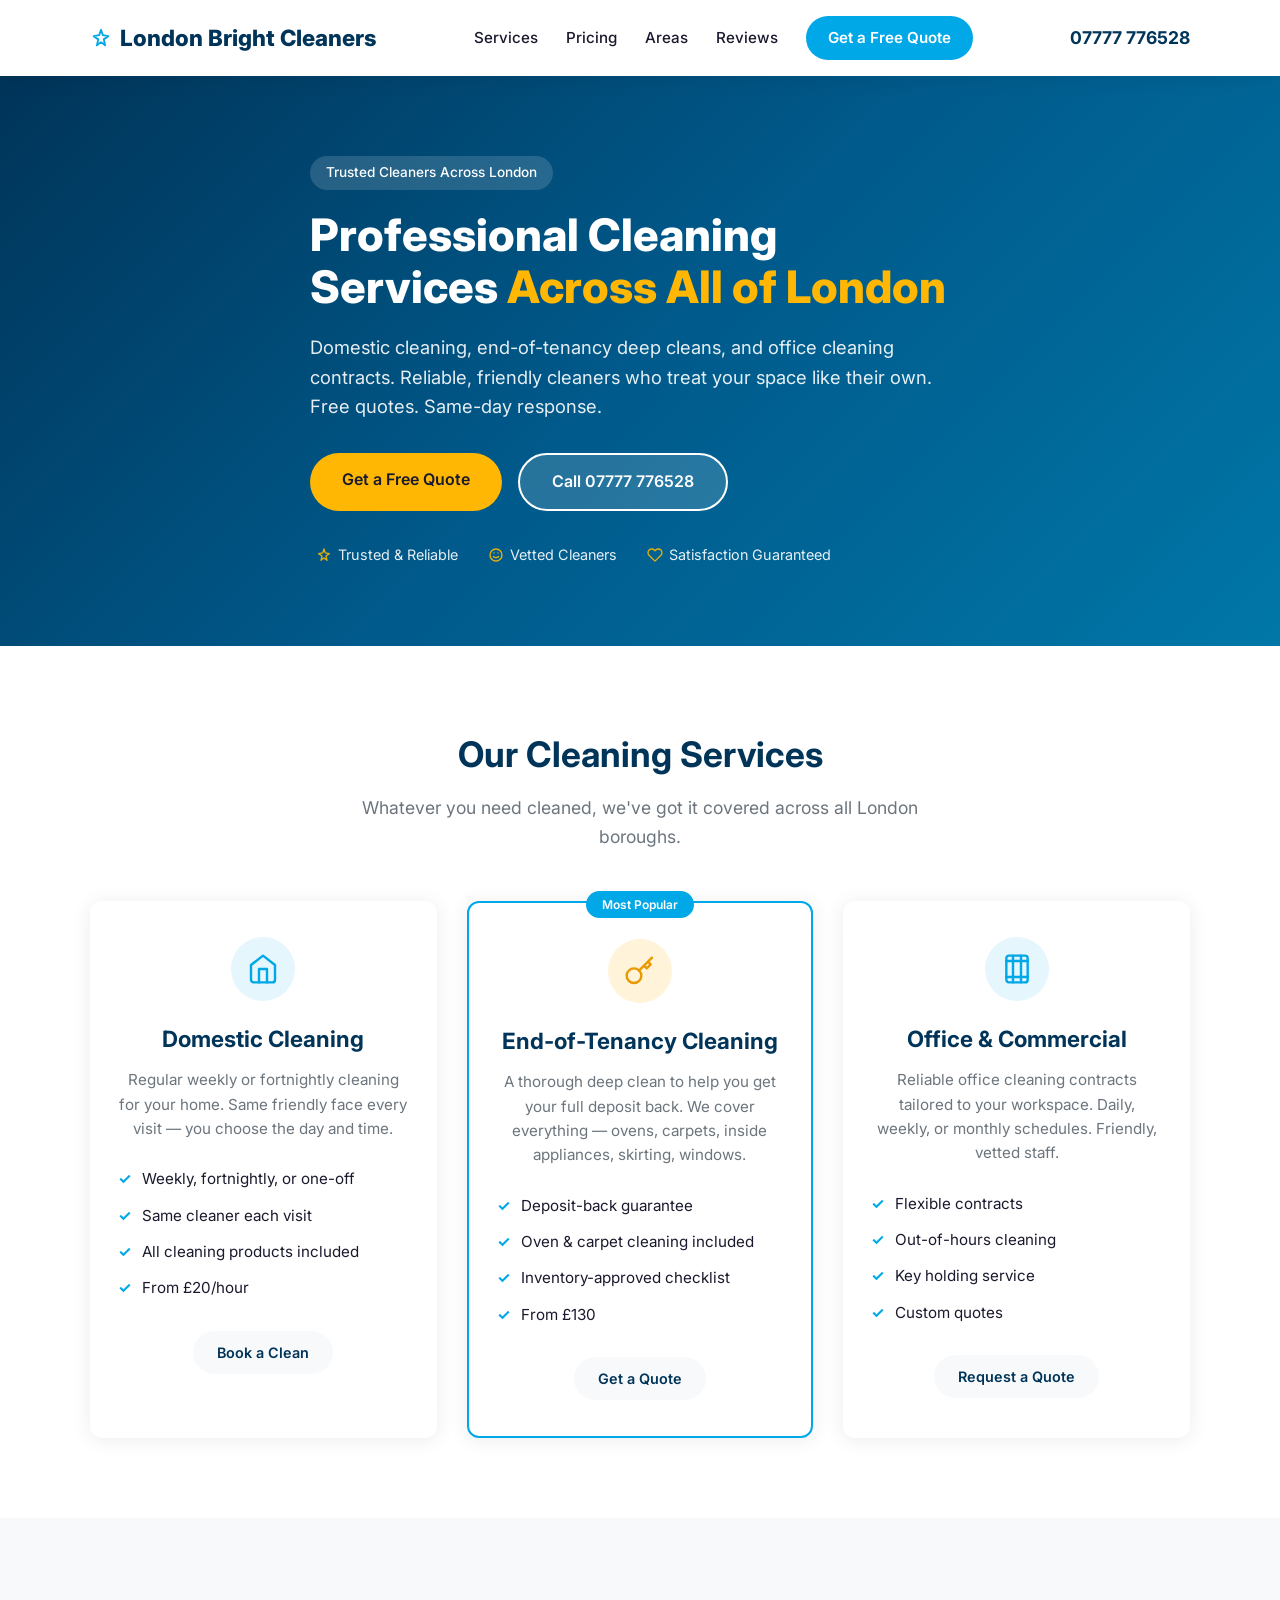
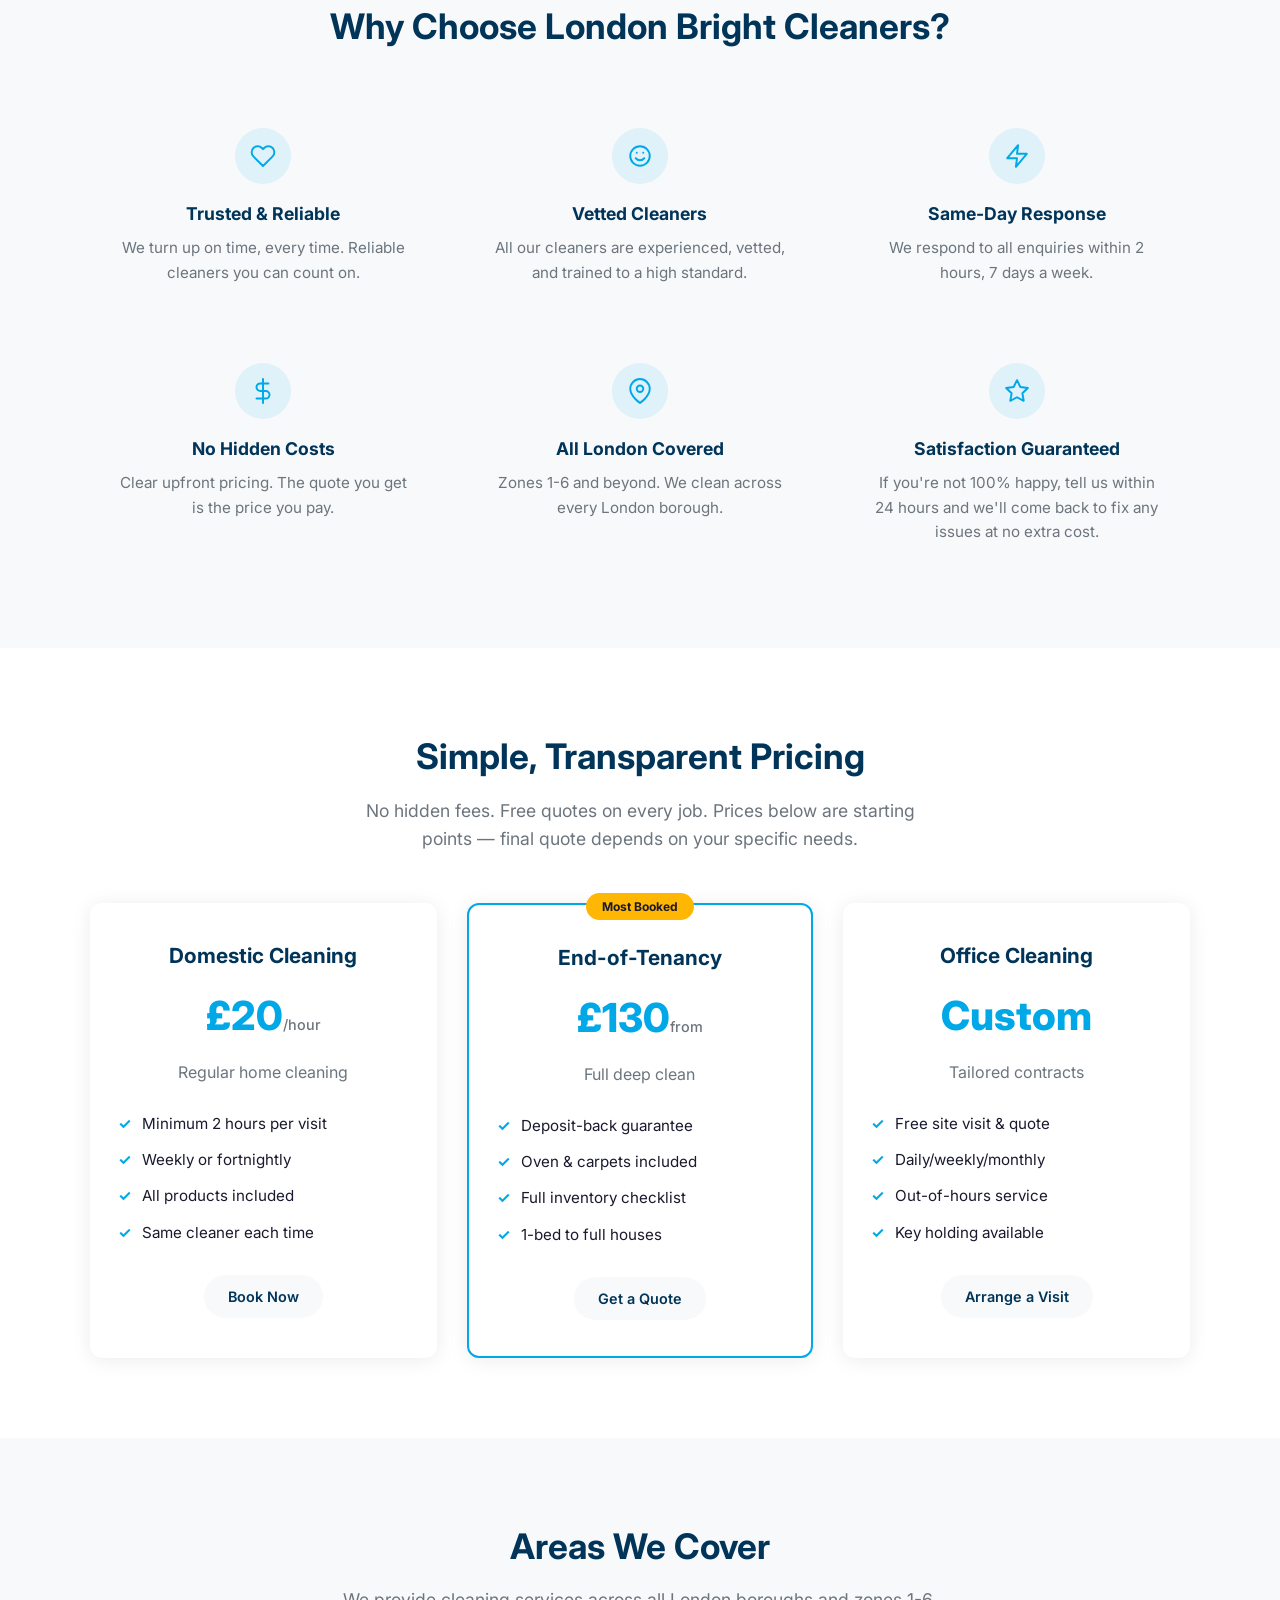
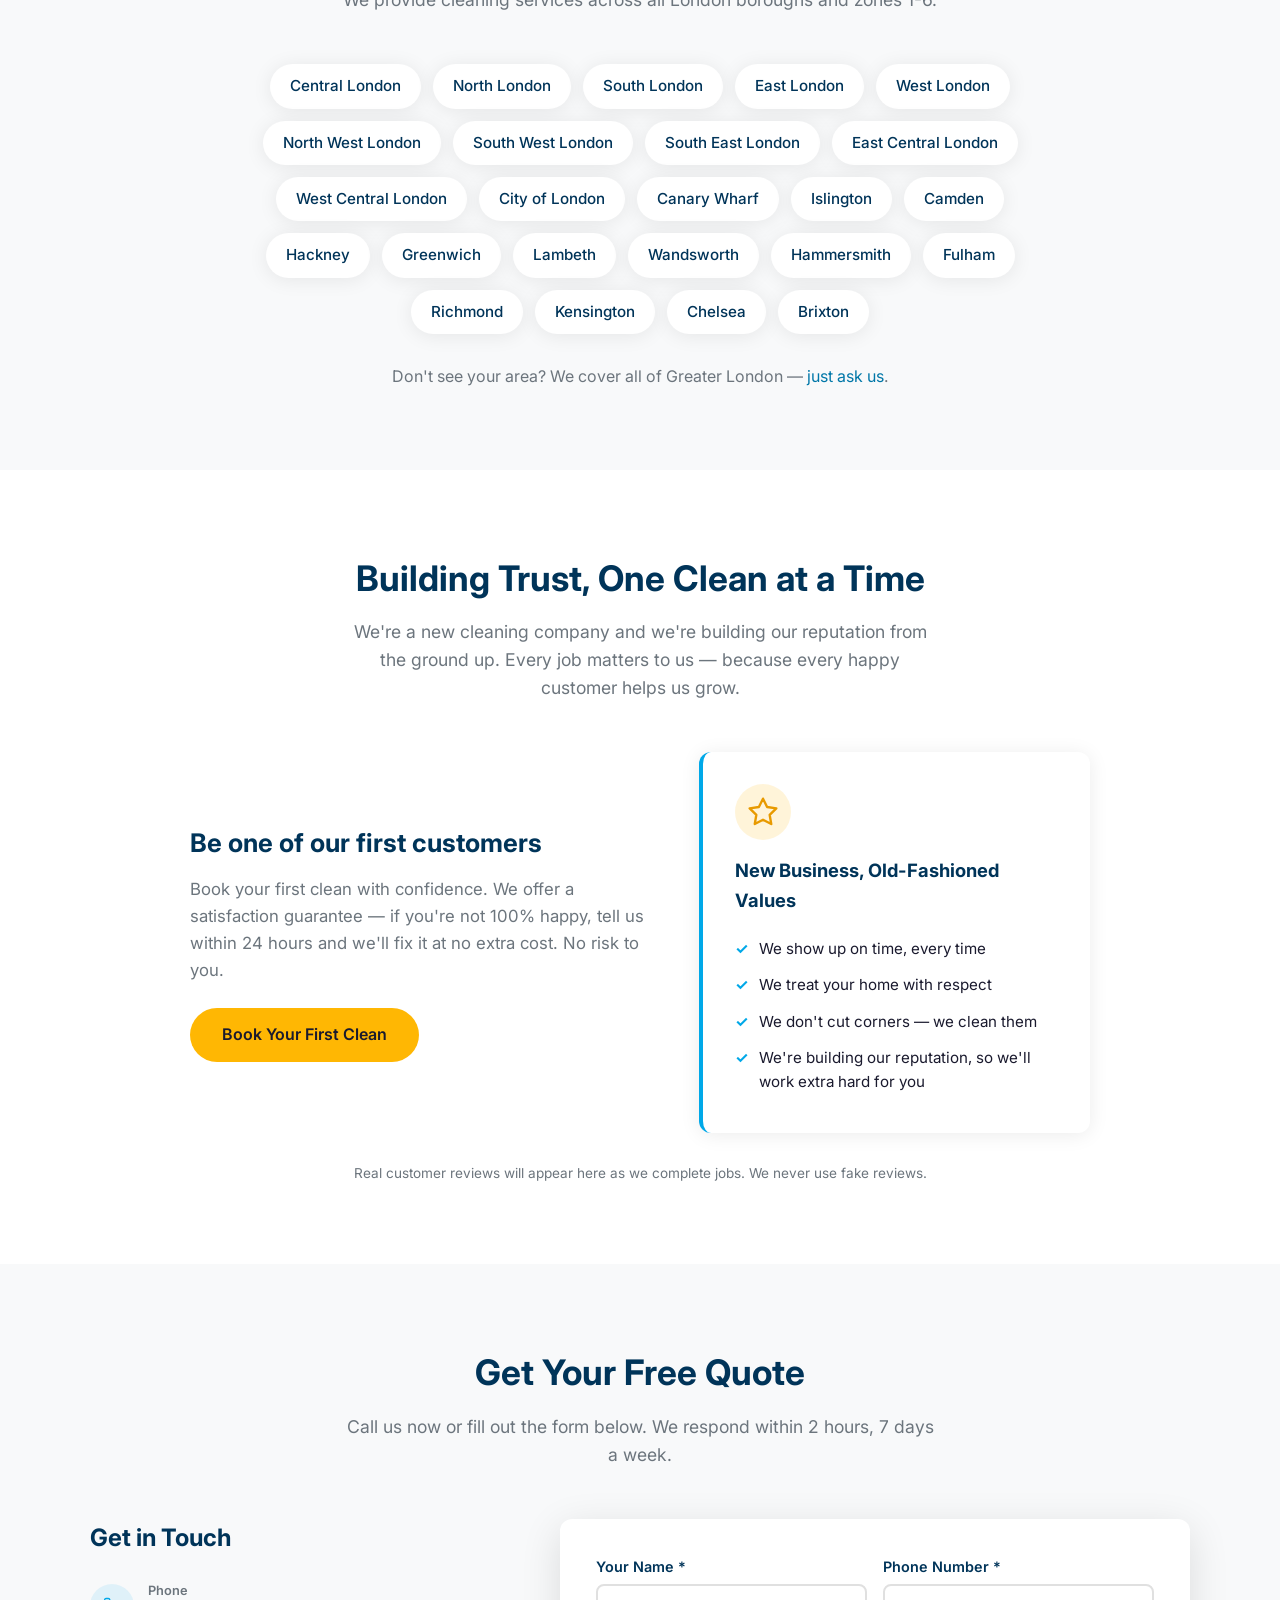
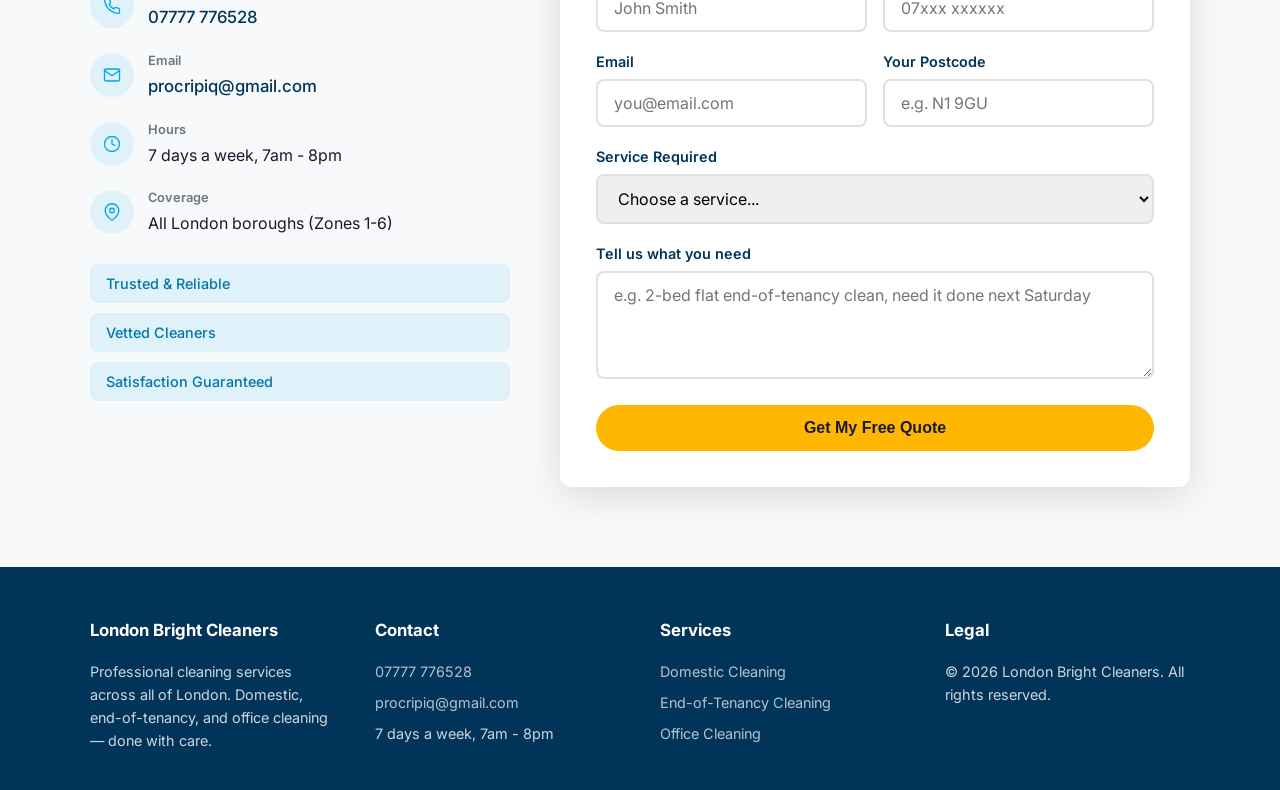
==== commit f79b5029: "Replace all emojis with flat line SVG icons in coloured circles - All emojis removed from entire sit" ====
--- a/index.html
+++ b/index.html
@@ -45,7 +45,9 @@
 <header class="header">
     <div class="container header-inner">
         <a href="/" class="logo">
-            <span class="logo-icon">✨</span>
+            <span class="logo-icon">
+                <svg width="22" height="22" viewBox="0 0 24 24" fill="none" stroke="currentColor" stroke-width="2" stroke-linecap="round" stroke-linejoin="round"><path d="M12 3l1.9 5.8L20 10l-5 3.5L16.5 20 12 16.5 7.5 20 9 13.5 4 10l6.1-1.2L12 3z"/></svg>
+            </span>
             London Bright Cleaners
         </a>
         <nav class="nav">
@@ -64,7 +66,7 @@
 <section class="hero">
     <div class="container hero-inner">
         <div class="hero-text">
-            <span class="badge">✨ Trusted Cleaners Across London</span>
+            <span class="badge">Trusted Cleaners Across London</span>
             <h1>Professional Cleaning Services <span class="highlight">Across All of London</span></h1>
             <p>Domestic cleaning, end-of-tenancy deep cleans, and office cleaning contracts. Reliable, friendly cleaners who treat your space like their own. Free quotes. Same-day response.</p>
             <div class="hero-cta">
@@ -72,9 +74,9 @@
                 <a href="tel:07777776528" class="btn btn-secondary">Call 07777 776528</a>
             </div>
             <div class="hero-trust">
-                <span>✨ Trusted & Reliable</span>
-                <span>🧽 Vetted Cleaners</span>
-                <span>💛 Satisfaction Guaranteed</span>
+                <span><svg class="trust-icon" width="16" height="16" viewBox="0 0 24 24" fill="none" stroke="currentColor" stroke-width="2" stroke-linecap="round" stroke-linejoin="round"><path d="M12 3l1.9 5.8L20 10l-5 3.5L16.5 20 12 16.5 7.5 20 9 13.5 4 10l6.1-1.2L12 3z"/></svg> Trusted & Reliable</span>
+                <span><svg class="trust-icon" width="16" height="16" viewBox="0 0 24 24" fill="none" stroke="currentColor" stroke-width="2" stroke-linecap="round" stroke-linejoin="round"><circle cx="12" cy="12" r="9"/><path d="M8 14s1.5 2 4 2 4-2 4-2"/><line x1="9" y1="9" x2="9.01" y2="9"/><line x1="15" y1="9" x2="15.01" y2="9"/></svg> Vetted Cleaners</span>
+                <span><svg class="trust-icon" width="16" height="16" viewBox="0 0 24 24" fill="none" stroke="currentColor" stroke-width="2" stroke-linecap="round" stroke-linejoin="round"><path d="M20.84 4.61a5.5 5.5 0 0 0-7.78 0L12 5.67l-1.06-1.06a5.5 5.5 0 0 0-7.78 7.78l1.06 1.06L12 21.23l7.78-7.78 1.06-1.06a5.5 5.5 0 0 0 0-7.78z"/></svg> Satisfaction Guaranteed</span>
             </div>
         </div>
     </div>
@@ -84,12 +86,14 @@
 <section id="services" class="section">
     <div class="container">
         <div class="section-header">
-            <h2>🧹 Our Cleaning Services</h2>
+            <h2>Our Cleaning Services</h2>
             <p>Whatever you need cleaned, we've got it covered across all London boroughs.</p>
         </div>
         <div class="services-grid">
             <div class="service-card">
-                <div class="service-icon">🏡</div>
+                <div class="service-icon">
+                    <svg width="32" height="32" viewBox="0 0 24 24" fill="none" stroke="currentColor" stroke-width="1.8" stroke-linecap="round" stroke-linejoin="round"><path d="M3 9l9-7 9 7v11a2 2 0 0 1-2 2H5a2 2 0 0 1-2-2z"/><polyline points="9 22 9 12 15 12 15 22"/></svg>
+                </div>
                 <h3>Domestic Cleaning</h3>
                 <p>Regular weekly or fortnightly cleaning for your home. Same friendly face every visit — you choose the day and time.</p>
                 <ul>
@@ -101,7 +105,9 @@
                 <a href="#contact" class="btn btn-small">Book a Clean</a>
             </div>
             <div class="service-card service-card-featured">
-                <div class="service-icon">🔑</div>
+                <div class="service-icon">
+                    <svg width="32" height="32" viewBox="0 0 24 24" fill="none" stroke="currentColor" stroke-width="1.8" stroke-linecap="round" stroke-linejoin="round"><circle cx="7.5" cy="15.5" r="5.5"/><path d="M11.2 11.8L21 2l-3 3 2 2-3 3-2-2-3 3"/></svg>
+                </div>
                 <h3>End-of-Tenancy Cleaning</h3>
                 <p>A thorough deep clean to help you get your full deposit back. We cover everything — ovens, carpets, inside appliances, skirting, windows.</p>
                 <ul>
@@ -113,7 +119,9 @@
                 <a href="#contact" class="btn btn-small btn-primary">Get a Quote</a>
             </div>
             <div class="service-card">
-                <div class="service-icon">🏢</div>
+                <div class="service-icon">
+                    <svg width="32" height="32" viewBox="0 0 24 24" fill="none" stroke="currentColor" stroke-width="1.8" stroke-linecap="round" stroke-linejoin="round"><rect x="4" y="2" width="16" height="20" rx="2"/><line x1="9" y1="22" x2="9" y2="2"/><line x1="15" y1="22" x2="15" y2="2"/><line x1="4" y1="6" x2="20" y2="6"/><line x1="4" y1="18" x2="20" y2="18"/></svg>
+                </div>
                 <h3>Office & Commercial</h3>
                 <p>Reliable office cleaning contracts tailored to your workspace. Daily, weekly, or monthly schedules. Friendly, vetted staff.</p>
                 <ul>
@@ -132,36 +140,48 @@
 <section class="section section-alt">
     <div class="container">
         <div class="section-header">
-            <h2>💛 Why Choose London Bright Cleaners?</h2>
+            <h2>Why Choose London Bright Cleaners?</h2>
         </div>
         <div class="features-grid">
             <div class="feature">
-                <div class="feature-icon">🤝</div>
+                <div class="feature-icon">
+                    <svg width="26" height="26" viewBox="0 0 24 24" fill="none" stroke="currentColor" stroke-width="1.8" stroke-linecap="round" stroke-linejoin="round"><path d="M20.84 4.61a5.5 5.5 0 0 0-7.78 0L12 5.67l-1.06-1.06a5.5 5.5 0 0 0-7.78 7.78l1.06 1.06L12 21.23l7.78-7.78 1.06-1.06a5.5 5.5 0 0 0 0-7.78z"/></svg>
+                </div>
                 <h4>Trusted & Reliable</h4>
                 <p>We turn up on time, every time. Reliable cleaners you can count on.</p>
             </div>
             <div class="feature">
-                <div class="feature-icon">🧽</div>
+                <div class="feature-icon">
+                    <svg width="26" height="26" viewBox="0 0 24 24" fill="none" stroke="currentColor" stroke-width="1.8" stroke-linecap="round" stroke-linejoin="round"><circle cx="12" cy="12" r="9"/><path d="M8 14s1.5 2 4 2 4-2 4-2"/><line x1="9" y1="9" x2="9.01" y2="9"/><line x1="15" y1="9" x2="15.01" y2="9"/></svg>
+                </div>
                 <h4>Vetted Cleaners</h4>
                 <p>All our cleaners are experienced, vetted, and trained to a high standard.</p>
             </div>
             <div class="feature">
-                <div class="feature-icon">⏰</div>
+                <div class="feature-icon">
+                    <svg width="26" height="26" viewBox="0 0 24 24" fill="none" stroke="currentColor" stroke-width="1.8" stroke-linecap="round" stroke-linejoin="round"><polyline points="13 2 3 14 12 14 11 22 21 10 12 10 13 2"/></svg>
+                </div>
                 <h4>Same-Day Response</h4>
                 <p>We respond to all enquiries within 2 hours, 7 days a week.</p>
             </div>
             <div class="feature">
-                <div class="feature-icon">💸</div>
+                <div class="feature-icon">
+                    <svg width="26" height="26" viewBox="0 0 24 24" fill="none" stroke="currentColor" stroke-width="1.8" stroke-linecap="round" stroke-linejoin="round"><line x1="12" y1="1" x2="12" y2="23"/><path d="M17 5H9.5a3.5 3.5 0 0 0 0 7h5a3.5 3.5 0 0 1 0 7H6"/></svg>
+                </div>
                 <h4>No Hidden Costs</h4>
                 <p>Clear upfront pricing. The quote you get is the price you pay.</p>
             </div>
             <div class="feature">
-                <div class="feature-icon">📍</div>
+                <div class="feature-icon">
+                    <svg width="26" height="26" viewBox="0 0 24 24" fill="none" stroke="currentColor" stroke-width="1.8" stroke-linecap="round" stroke-linejoin="round"><path d="M21 10c0 7-9 13-9 13s-9-6-9-13a9 9 0 0 1 18 0z"/><circle cx="12" cy="10" r="3"/></svg>
+                </div>
                 <h4>All London Covered</h4>
                 <p>Zones 1-6 and beyond. We clean across every London borough.</p>
             </div>
             <div class="feature">
-                <div class="feature-icon">⭐</div>
+                <div class="feature-icon">
+                    <svg width="26" height="26" viewBox="0 0 24 24" fill="none" stroke="currentColor" stroke-width="1.8" stroke-linecap="round" stroke-linejoin="round"><polygon points="12 2 15.09 8.26 22 9.27 17 14.14 18.18 21.02 12 17.77 5.82 21.02 7 14.14 2 9.27 8.91 8.26 12 2"/></svg>
+                </div>
                 <h4>Satisfaction Guaranteed</h4>
                 <p>If you're not 100% happy, tell us within 24 hours and we'll come back to fix any issues at no extra cost.</p>
             </div>
@@ -173,7 +193,7 @@
 <section id="pricing" class="section">
     <div class="container">
         <div class="section-header">
-            <h2>💷 Simple, Transparent Pricing</h2>
+            <h2>Simple, Transparent Pricing</h2>
             <p>No hidden fees. Free quotes on every job. Prices below are starting points — final quote depends on your specific needs.</p>
         </div>
         <div class="pricing-grid">
@@ -190,7 +210,7 @@
                 <a href="#contact" class="btn btn-small">Book Now</a>
             </div>
             <div class="pricing-card pricing-card-featured">
-                <div class="pricing-badge">🔥 Most Booked</div>
+                <div class="pricing-badge">Most Booked</div>
                 <h3>End-of-Tenancy</h3>
                 <div class="price">£130<span>from</span></div>
                 <p>Full deep clean</p>
@@ -222,7 +242,7 @@
 <section id="areas" class="section section-alt">
     <div class="container">
         <div class="section-header">
-            <h2>📍 Areas We Cover</h2>
+            <h2>Areas We Cover</h2>
             <p>We provide cleaning services across all London boroughs and zones 1-6.</p>
         </div>
         <div class="areas-grid">
@@ -235,7 +255,7 @@
             <span>Hammersmith</span><span>Fulham</span><span>Richmond</span>
             <span>Kensington</span><span>Chelsea</span><span>Brixton</span>
         </div>
-        <p class="areas-note">Don't see your area? We cover all of Greater London — <a href="#contact">just ask us 💬</a>.</p>
+        <p class="areas-note">Don't see your area? We cover all of Greater London — <a href="#contact">just ask us</a>.</p>
     </div>
 </section>
 
@@ -243,7 +263,7 @@
 <section id="reviews" class="section">
     <div class="container">
         <div class="section-header">
-            <h2>🌱 Building Trust, One Clean at a Time</h2>
+            <h2>Building Trust, One Clean at a Time</h2>
             <p>We're a new cleaning company and we're building our reputation from the ground up. Every job matters to us — because every happy customer helps us grow.</p>
         </div>
         <div class="reviews-cta">
@@ -253,7 +273,9 @@
                 <a href="#contact" class="btn btn-primary">Book Your First Clean</a>
             </div>
             <div class="reviews-cta-box">
-                <div class="reviews-cta-icon">⭐</div>
+                <div class="reviews-cta-icon">
+                    <svg width="32" height="32" viewBox="0 0 24 24" fill="none" stroke="currentColor" stroke-width="1.8" stroke-linecap="round" stroke-linejoin="round"><polygon points="12 2 15.09 8.26 22 9.27 17 14.14 18.18 21.02 12 17.77 5.82 21.02 7 14.14 2 9.27 8.91 8.26 12 2"/></svg>
+                </div>
                 <h4>New Business, Old-Fashioned Values</h4>
                 <ul>
                     <li>We show up on time, every time</li>
@@ -271,32 +293,40 @@
 <section id="contact" class="section section-alt">
     <div class="container">
         <div class="section-header">
-            <h2>💬 Get Your Free Quote</h2>
+            <h2>Get Your Free Quote</h2>
             <p>Call us now or fill out the form below. We respond within 2 hours, 7 days a week.</p>
         </div>
         <div class="contact-grid">
             <div class="contact-info">
-                <h3>👋 Get in Touch</h3>
+                <h3>Get in Touch</h3>
                 <div class="contact-item">
-                    <span class="contact-label">📞 Phone:</span>
-                    <a href="tel:07777776528">07777 776528</a>
+                    <span class="contact-icon-wrap">
+                        <svg width="18" height="18" viewBox="0 0 24 24" fill="none" stroke="currentColor" stroke-width="1.8" stroke-linecap="round" stroke-linejoin="round"><path d="M22 16.92v3a2 2 0 0 1-2.18 2 19.79 19.79 0 0 1-8.63-3.07 19.5 19.5 0 0 1-6-6 19.79 19.79 0 0 1-3.07-8.67A2 2 0 0 1 4.11 2h3a2 2 0 0 1 2 1.72 12.84 12.84 0 0 0 .7 2.81 2 2 0 0 1-.45 2.11L8.09 9.91a16 16 0 0 0 6 6l1.27-1.27a2 2 0 0 1 2.11-.45 12.84 12.84 0 0 0 2.81.7A2 2 0 0 1 22 16.92z"/></svg>
+                    </span>
+                    <span><span class="contact-label">Phone</span><a href="tel:07777776528">07777 776528</a></span>
                 </div>
                 <div class="contact-item">
-                    <span class="contact-label">✉️ Email:</span>
-                    <a href="mailto:procripiq@gmail.com">procripiq@gmail.com</a>
+                    <span class="contact-icon-wrap">
+                        <svg width="18" height="18" viewBox="0 0 24 24" fill="none" stroke="currentColor" stroke-width="1.8" stroke-linecap="round" stroke-linejoin="round"><path d="M4 4h16c1.1 0 2 .9 2 2v12c0 1.1-.9 2-2 2H4c-1.1 0-2-.9-2-2V6c0-1.1.9-2 2-2z"/><polyline points="22,6 12,13 2,6"/></svg>
+                    </span>
+                    <span><span class="contact-label">Email</span><a href="mailto:procripiq@gmail.com">procripiq@gmail.com</a></span>
                 </div>
                 <div class="contact-item">
-                    <span class="contact-label">🕐 Hours:</span>
-                    <span>7 days a week, 7am - 8pm</span>
+                    <span class="contact-icon-wrap">
+                        <svg width="18" height="18" viewBox="0 0 24 24" fill="none" stroke="currentColor" stroke-width="1.8" stroke-linecap="round" stroke-linejoin="round"><circle cx="12" cy="12" r="10"/><polyline points="12 6 12 12 16 14"/></svg>
+                    </span>
+                    <span><span class="contact-label">Hours</span>7 days a week, 7am - 8pm</span>
                 </div>
                 <div class="contact-item">
-                    <span class="contact-label">📍 Coverage:</span>
-                    <span>All London boroughs (Zones 1-6)</span>
+                    <span class="contact-icon-wrap">
+                        <svg width="18" height="18" viewBox="0 0 24 24" fill="none" stroke="currentColor" stroke-width="1.8" stroke-linecap="round" stroke-linejoin="round"><path d="M21 10c0 7-9 13-9 13s-9-6-9-13a9 9 0 0 1 18 0z"/><circle cx="12" cy="10" r="3"/></svg>
+                    </span>
+                    <span><span class="contact-label">Coverage</span>All London boroughs (Zones 1-6)</span>
                 </div>
                 <div class="contact-badges">
-                    <span class="badge-small">✨ Trusted & Reliable</span>
-                    <span class="badge-small">🧽 Vetted Cleaners</span>
-                    <span class="badge-small">💛 Satisfaction Guaranteed</span>
+                    <span class="badge-small">Trusted & Reliable</span>
+                    <span class="badge-small">Vetted Cleaners</span>
+                    <span class="badge-small">Satisfaction Guaranteed</span>
                 </div>
             </div>
             <div class="contact-form-wrap">
@@ -347,7 +377,7 @@
                         <label for="message">Tell us what you need</label>
                         <textarea id="message" name="message" rows="4" placeholder="e.g. 2-bed flat end-of-tenancy clean, need it done next Saturday"></textarea>
                     </div>
-                    <button type="submit" class="btn btn-primary btn-full">✨ Get My Free Quote</button>
+                    <button type="submit" class="btn btn-primary btn-full">Get My Free Quote</button>
                     <div id="form-message" class="form-message"></div>
                 </form>
             </div>
@@ -359,17 +389,17 @@
 <footer class="footer">
     <div class="container footer-inner">
         <div class="footer-col">
-            <h4>✨ London Bright Cleaners</h4>
+            <h4>London Bright Cleaners</h4>
             <p>Professional cleaning services across all of London. Domestic, end-of-tenancy, and office cleaning — done with care.</p>
         </div>
         <div class="footer-col">
-            <h4>📞 Contact</h4>
+            <h4>Contact</h4>
             <p><a href="tel:07777776528">07777 776528</a></p>
             <p><a href="mailto:procripiq@gmail.com">procripiq@gmail.com</a></p>
             <p>7 days a week, 7am - 8pm</p>
         </div>
         <div class="footer-col">
-            <h4>🧹 Services</h4>
+            <h4>Services</h4>
             <p><a href="#services">Domestic Cleaning</a></p>
             <p><a href="#services">End-of-Tenancy Cleaning</a></p>
             <p><a href="#services">Office Cleaning</a></p>
--- a/css/style.css
+++ b/css/style.css
@@ -75,7 +75,8 @@
 
 .logo-icon {
     color: var(--primary);
-    font-size: 1.5rem;
+    display: flex;
+    align-items: center;
 }
 
 .nav {
@@ -176,7 +177,18 @@
     gap: 24px;
     flex-wrap: wrap;
     font-size: 0.9rem;
-    opacity: 0.85;
+    opacity: 0.9;
+}
+
+.hero-trust span {
+    display: flex;
+    align-items: center;
+    gap: 6px;
+}
+
+.trust-icon {
+    color: var(--accent);
+    flex-shrink: 0;
 }
 
 .hero-trust span::before {
@@ -302,8 +314,20 @@
 }
 
 .service-icon {
-    font-size: 3rem;
-    margin-bottom: 16px;
+    width: 64px;
+    height: 64px;
+    border-radius: 50%;
+    background: rgba(0, 168, 232, 0.1);
+    color: var(--primary);
+    display: flex;
+    align-items: center;
+    justify-content: center;
+    margin: 0 auto 20px;
+}
+
+.service-card-featured .service-icon {
+    background: rgba(255, 183, 3, 0.15);
+    color: #e89a00;
 }
 
 .service-card h3 {
@@ -352,8 +376,15 @@
 }
 
 .feature-icon {
-    font-size: 2.5rem;
-    margin-bottom: 12px;
+    width: 56px;
+    height: 56px;
+    border-radius: 50%;
+    background: rgba(0, 168, 232, 0.1);
+    color: var(--primary);
+    display: flex;
+    align-items: center;
+    justify-content: center;
+    margin: 0 auto 16px;
 }
 
 .feature h4 {
@@ -541,8 +572,15 @@
 }
 
 .reviews-cta-icon {
-    font-size: 2rem;
-    margin-bottom: 12px;
+    width: 56px;
+    height: 56px;
+    border-radius: 50%;
+    background: rgba(255, 183, 3, 0.15);
+    color: #e89a00;
+    display: flex;
+    align-items: center;
+    justify-content: center;
+    margin-bottom: 16px;
 }
 
 .reviews-cta-box h4 {
@@ -591,19 +629,34 @@
 }
 
 .contact-item {
-    margin-bottom: 16px;
+    display: flex;
+    align-items: center;
+    gap: 14px;
+    margin-bottom: 20px;
+}
+
+.contact-icon-wrap {
+    width: 44px;
+    height: 44px;
+    border-radius: 50%;
+    background: rgba(0, 168, 232, 0.1);
+    color: var(--primary);
+    display: flex;
+    align-items: center;
+    justify-content: center;
+    flex-shrink: 0;
 }
 
 .contact-label {
     display: block;
     font-weight: 600;
     color: var(--grey);
-    font-size: 0.85rem;
-    margin-bottom: 4px;
+    font-size: 0.8rem;
+    margin-bottom: 2px;
 }
 
 .contact-item a {
-    font-size: 1.1rem;
+    font-size: 1.05rem;
     color: var(--secondary);
     font-weight: 500;
 }
